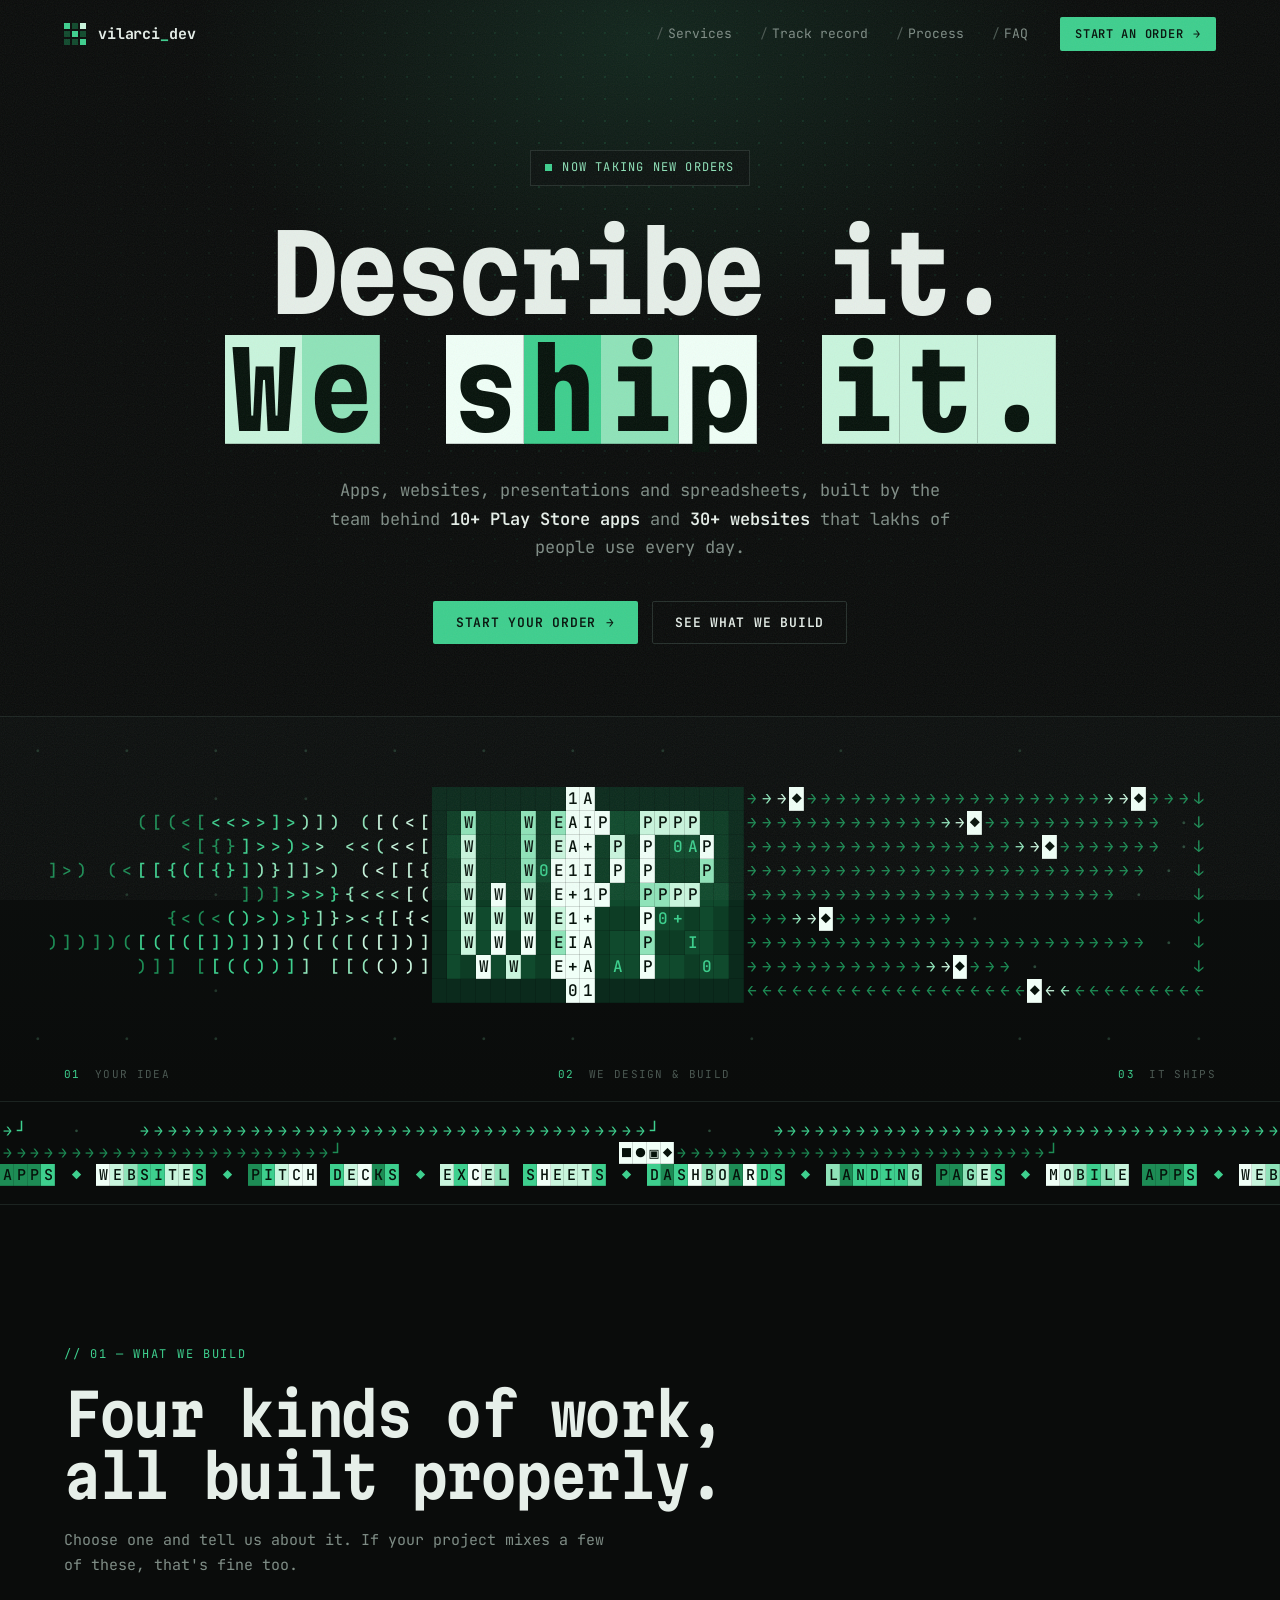
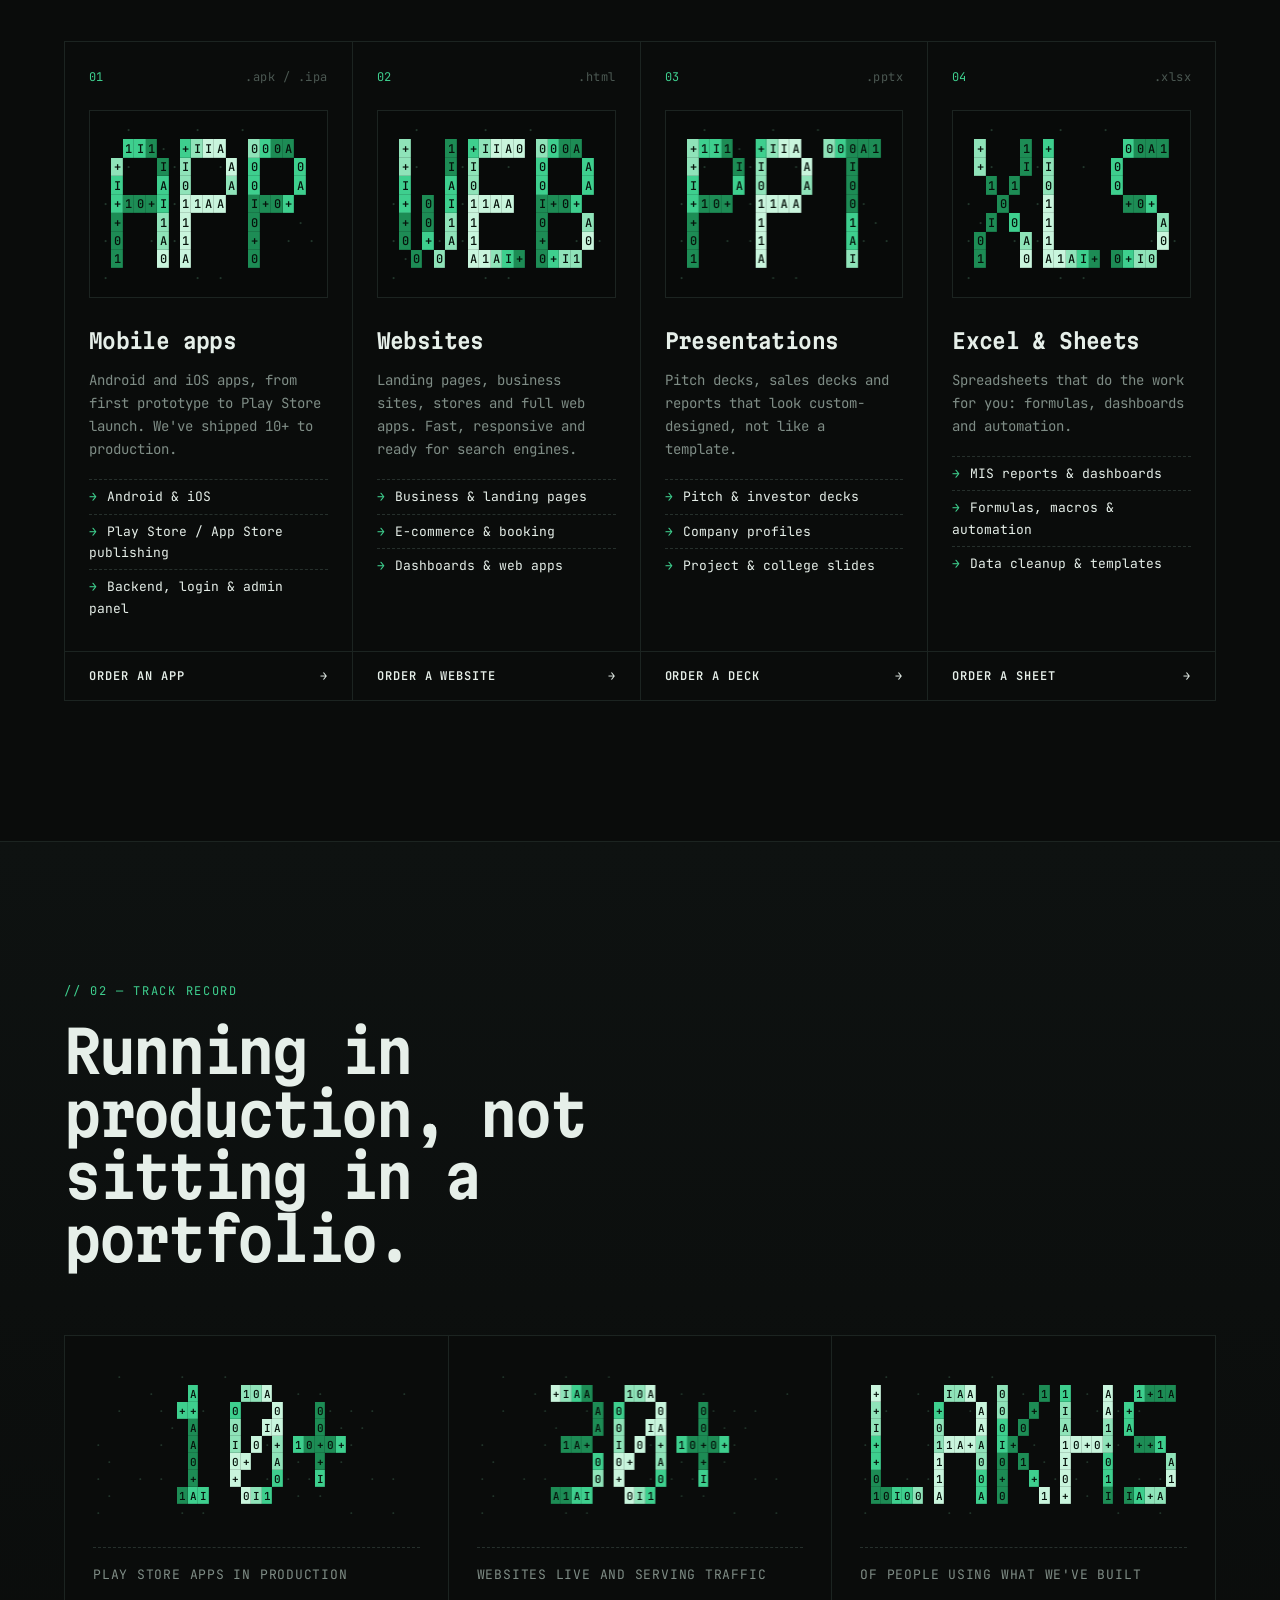
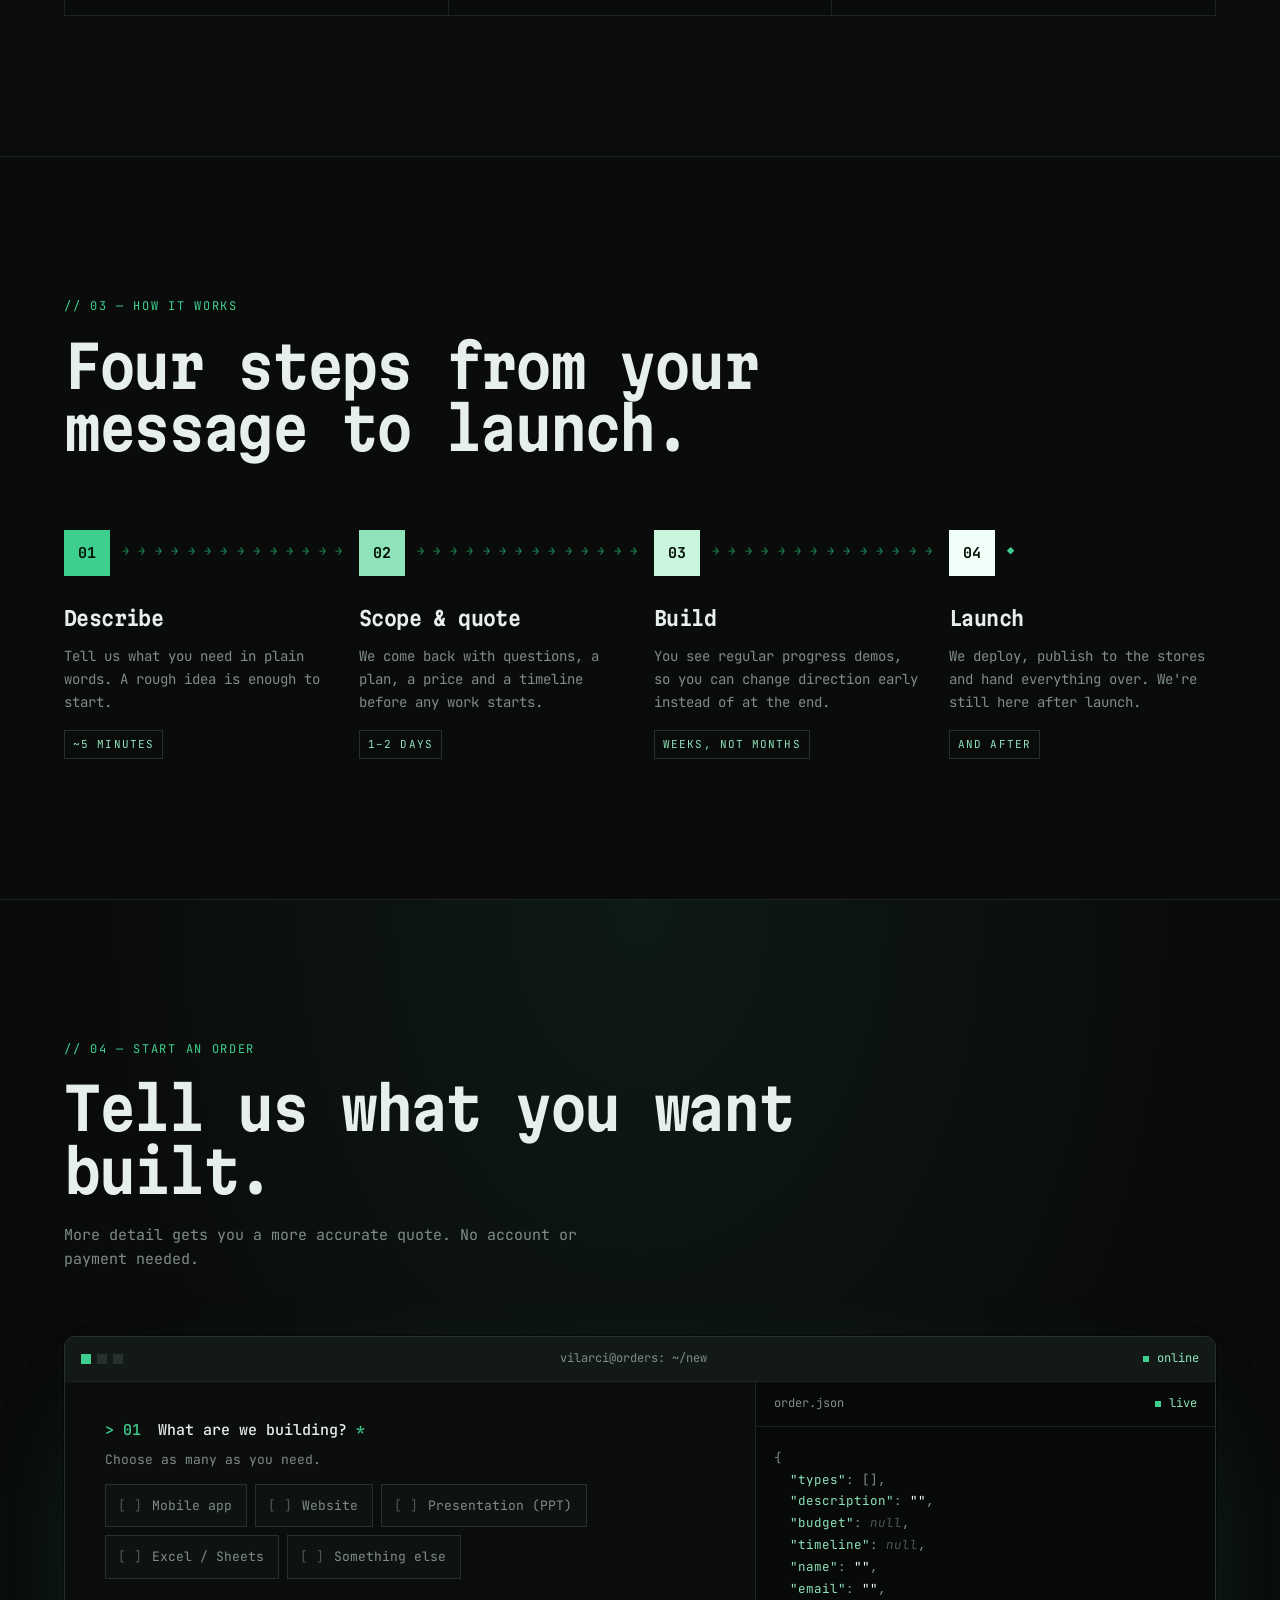
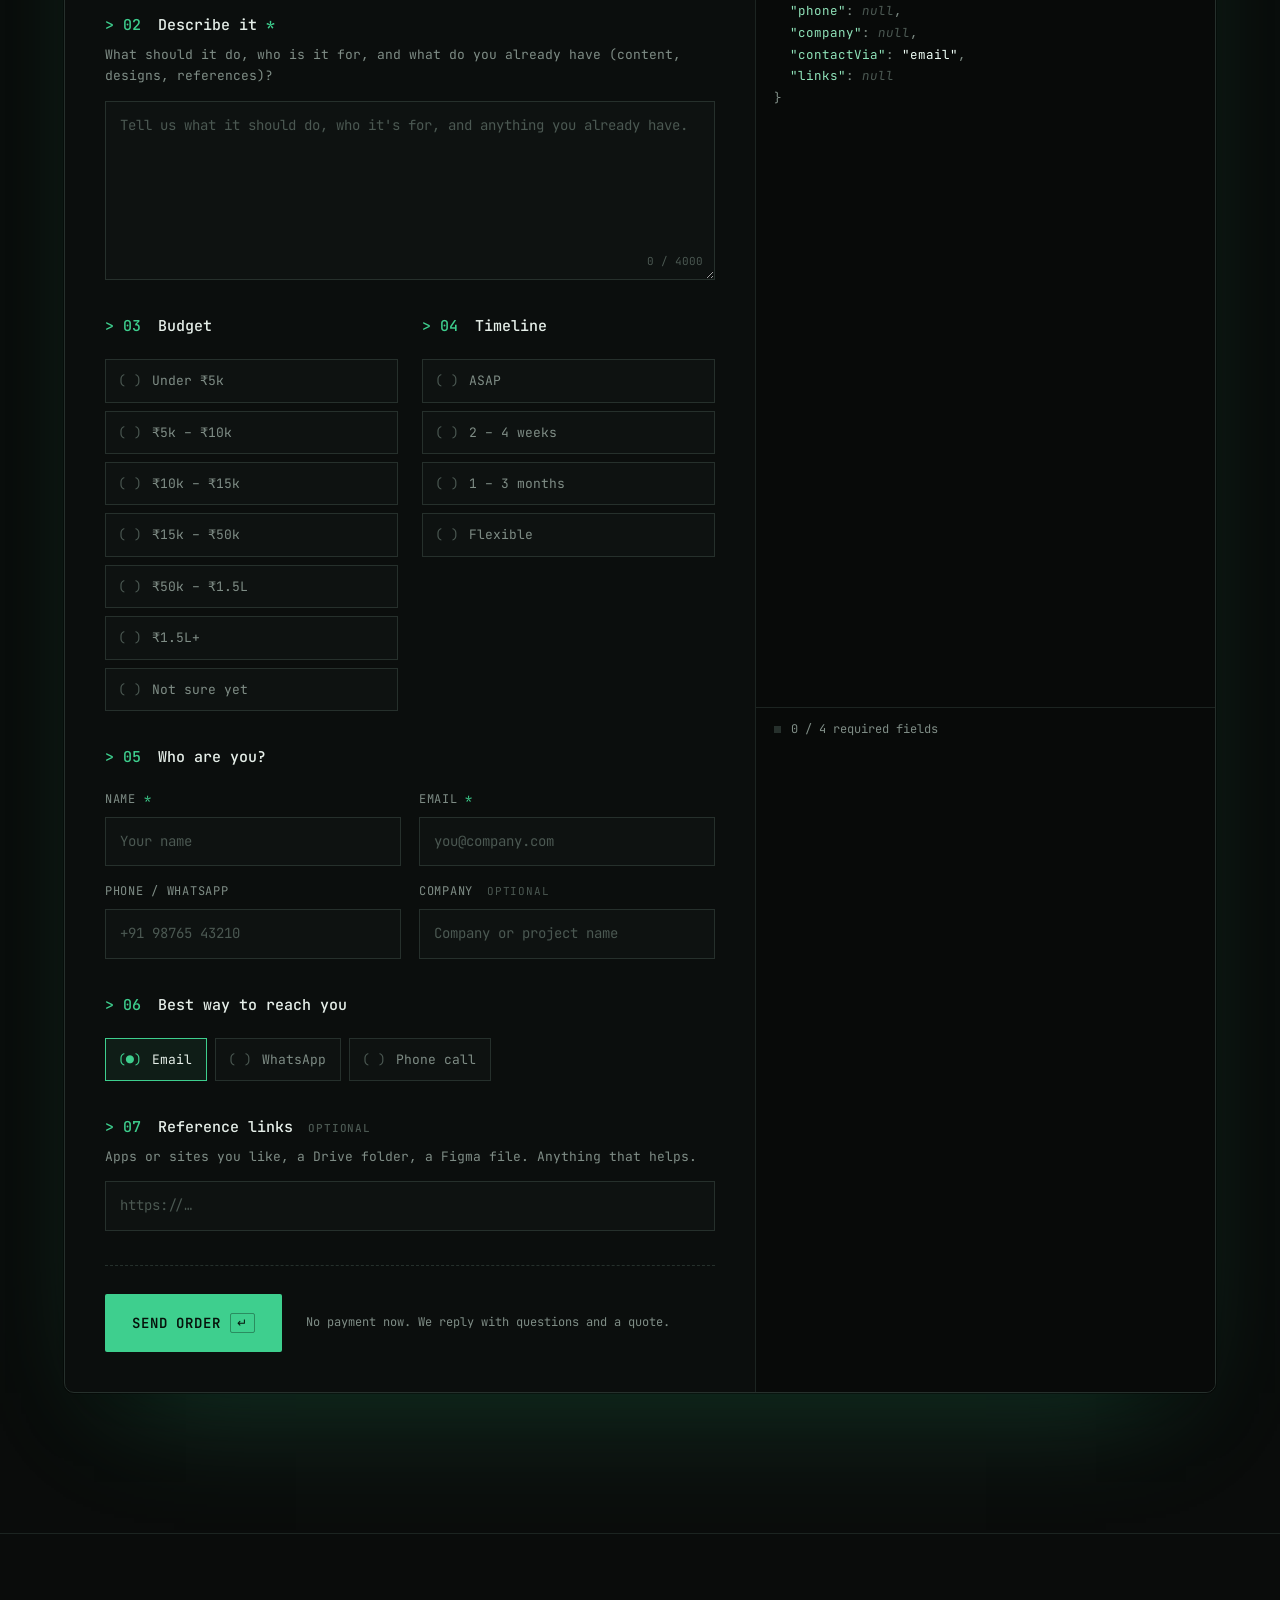
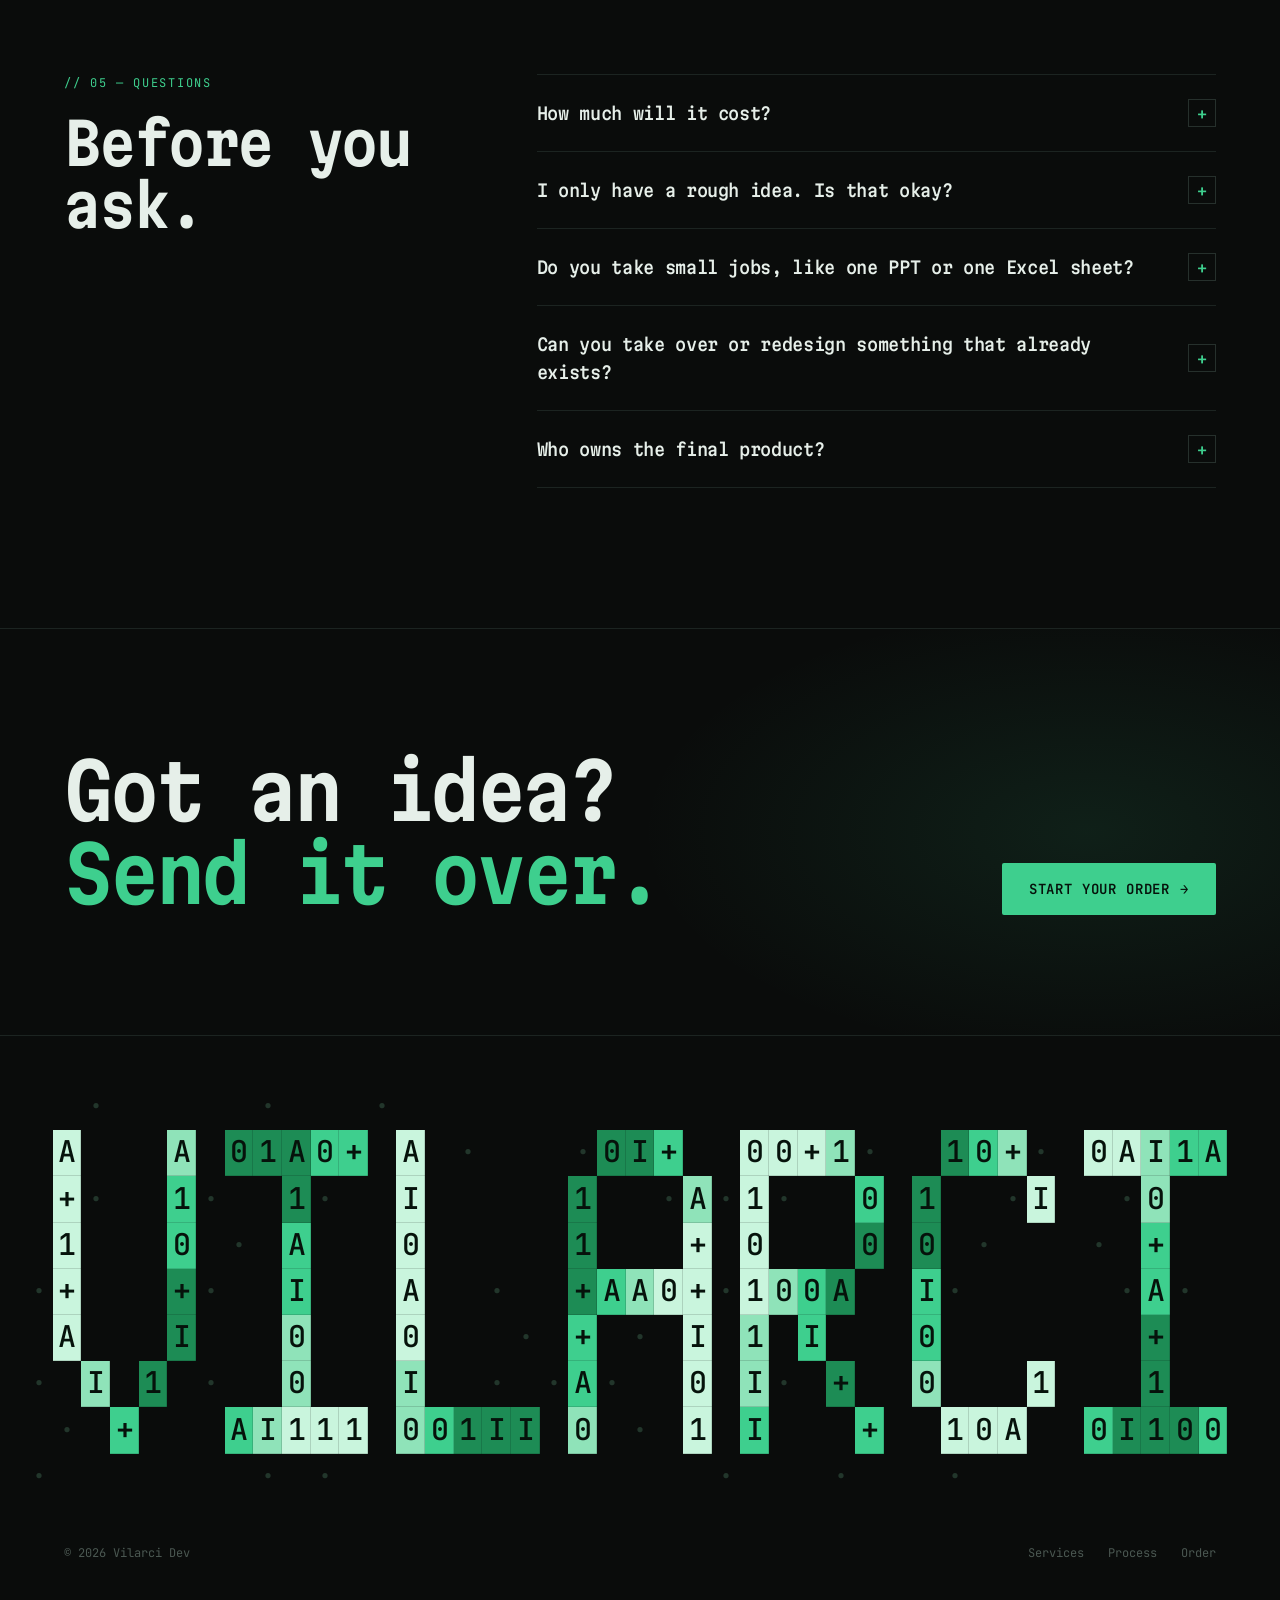
==== index.html @ 82922928 "Add order website frontend Static HTML/CSS/JS landing page where customers can order an app, website" ====
<!doctype html>
<html lang="en">
<head>
  <meta charset="utf-8" />
  <meta name="viewport" content="width=device-width, initial-scale=1" />
  <title>Vilarci Dev — Order an app, website, deck or spreadsheet</title>
  <meta name="description" content="Tell us what you want built. Mobile apps, websites, presentations and Excel sheets — from the team behind 10+ Play Store apps and 30+ websites used by lakhs of people." />
  <meta name="theme-color" content="#0a0c0b" />
  <link rel="icon" type="image/png" href="https://officialpic.vilarci.in/Icons/web-icon.png" />
  <link rel="apple-touch-icon" href="https://officialpic.vilarci.in/Icons/web-icon.png" />
  <link rel="preconnect" href="https://fonts.googleapis.com" />
  <link rel="preconnect" href="https://fonts.gstatic.com" crossorigin />
  <link href="https://fonts.googleapis.com/css2?family=JetBrains+Mono:wght@400;500;700&family=Martian+Mono:wdth,wght@75..112.5,300..800&display=swap" rel="stylesheet" />
  <link rel="stylesheet" href="css/styles.css" />
</head>
<body>

  <!-- ───────────── NAV ───────────── -->
  <header class="nav" id="nav">
    <div class="wrap nav-inner">
      <a href="#top" class="logo" aria-label="Vilarci Dev home">
        <span class="logo-mark" aria-hidden="true"><i></i><i></i><i></i><i></i><i></i><i></i><i></i><i></i><i></i></span>
        <span class="logo-word">vilarci<span>_</span>dev</span>
      </a>
      <nav class="nav-links" aria-label="Primary">
        <a href="#services">Services</a>
        <a href="#record">Track record</a>
        <a href="#process">Process</a>
        <a href="#faq">FAQ</a>
      </nav>
      <a href="#order" class="btn btn-primary btn-sm">Start an order <span class="arr">→</span></a>
    </div>
  </header>

  <main id="top">

    <!-- ───────────── HERO ───────────── -->
    <section class="hero">
      <div class="wrap hero-copy">
        <p class="eyebrow" data-reveal><span class="pulse" aria-hidden="true"></span>Now taking new orders</p>
        <h1 data-reveal>
          <span class="h1-line">Describe it.</span>
          <span class="h1-line"><span class="cells" data-cells aria-label="We ship it.">We ship it.</span></span>
        </h1>
        <p class="lede" data-reveal>
          Apps, websites, presentations and spreadsheets, built by the team behind
          <b>10+ Play Store apps</b> and <b>30+ websites</b> that lakhs of people use every day.
        </p>
        <div class="cta-row" data-reveal>
          <a href="#order" class="btn btn-primary">Start your order <span class="arr">→</span></a>
          <a href="#services" class="btn btn-ghost">See what we build</a>
        </div>
      </div>

      <div class="hero-art" data-reveal>
        <canvas data-scene="pipeline" data-rows="13" data-cell="24" data-cell-mobile="17" data-interactive aria-hidden="true"></canvas>
        <div class="wrap hero-legend" aria-hidden="true">
          <span><em>01</em> your idea</span>
          <span><em>02</em> we design &amp; build</span>
          <span><em>03</em> it ships</span>
        </div>
      </div>
    </section>

    <!-- ───────────── TICKER ───────────── -->
    <div class="ticker" aria-hidden="true">
      <canvas data-scene="ticker" data-rows="3" data-cell="22" data-text="MOBILE APPS · WEBSITES · PITCH DECKS · EXCEL SHEETS · DASHBOARDS · LANDING PAGES · "></canvas>
    </div>

    <!-- ───────────── SERVICES ───────────── -->
    <section class="section" id="services">
      <div class="wrap">
        <div class="section-head" data-reveal>
          <p class="kicker">// 01 — what we build</p>
          <h2>Four kinds of work, all built properly.</h2>
          <p class="section-sub">Choose one and tell us about it. If your project mixes a few of these, that's fine too.</p>
        </div>

        <div class="cards">
          <article class="card" data-glyph-hover data-reveal>
            <div class="card-top"><span class="idx">01</span><span class="tag">.apk / .ipa</span></div>
            <div class="card-art"><canvas data-scene="bitmap" data-text="APP" data-pad="1" data-max-cell="26" aria-hidden="true"></canvas></div>
            <h3>Mobile apps</h3>
            <p>Android and iOS apps, from first prototype to Play Store launch. We've shipped 10+ to production.</p>
            <ul>
              <li>Android &amp; iOS</li>
              <li>Play Store / App Store publishing</li>
              <li>Backend, login &amp; admin panel</li>
            </ul>
            <button class="card-cta" type="button" data-order="app">Order an app <span class="arr">→</span></button>
          </article>

          <article class="card" data-glyph-hover data-reveal>
            <div class="card-top"><span class="idx">02</span><span class="tag">.html</span></div>
            <div class="card-art"><canvas data-scene="bitmap" data-text="WEB" data-pad="1" data-max-cell="26" aria-hidden="true"></canvas></div>
            <h3>Websites</h3>
            <p>Landing pages, business sites, stores and full web apps. Fast, responsive and ready for search engines.</p>
            <ul>
              <li>Business &amp; landing pages</li>
              <li>E-commerce &amp; booking</li>
              <li>Dashboards &amp; web apps</li>
            </ul>
            <button class="card-cta" type="button" data-order="website">Order a website <span class="arr">→</span></button>
          </article>

          <article class="card" data-glyph-hover data-reveal>
            <div class="card-top"><span class="idx">03</span><span class="tag">.pptx</span></div>
            <div class="card-art"><canvas data-scene="bitmap" data-text="PPT" data-pad="1" data-max-cell="26" aria-hidden="true"></canvas></div>
            <h3>Presentations</h3>
            <p>Pitch decks, sales decks and reports that look custom-designed, not like a template.</p>
            <ul>
              <li>Pitch &amp; investor decks</li>
              <li>Company profiles</li>
              <li>Project &amp; college slides</li>
            </ul>
            <button class="card-cta" type="button" data-order="ppt">Order a deck <span class="arr">→</span></button>
          </article>

          <article class="card" data-glyph-hover data-reveal>
            <div class="card-top"><span class="idx">04</span><span class="tag">.xlsx</span></div>
            <div class="card-art"><canvas data-scene="bitmap" data-text="XLS" data-pad="1" data-max-cell="26" aria-hidden="true"></canvas></div>
            <h3>Excel &amp; Sheets</h3>
            <p>Spreadsheets that do the work for you: formulas, dashboards and automation.</p>
            <ul>
              <li>MIS reports &amp; dashboards</li>
              <li>Formulas, macros &amp; automation</li>
              <li>Data cleanup &amp; templates</li>
            </ul>
            <button class="card-cta" type="button" data-order="excel">Order a sheet <span class="arr">→</span></button>
          </article>
        </div>
      </div>
    </section>

    <!-- ───────────── TRACK RECORD ───────────── -->
    <section class="section section-record" id="record">
      <div class="wrap">
        <div class="section-head" data-reveal>
          <p class="kicker">// 02 — track record</p>
          <h2>Running in production, not sitting in a portfolio.</h2>
        </div>
        <div class="stats">
          <div class="stat" data-glyph-hover data-reveal>
            <canvas data-scene="bitmap" data-text="10+" data-pad="1" data-cols="31" data-max-cell="34" aria-hidden="true"></canvas>
            <p class="stat-num">10+</p>
            <p class="stat-label">Play Store apps in production</p>
          </div>
          <div class="stat" data-glyph-hover data-reveal>
            <canvas data-scene="bitmap" data-text="30+" data-pad="1" data-cols="31" data-max-cell="34" aria-hidden="true"></canvas>
            <p class="stat-num">30+</p>
            <p class="stat-label">Websites live and serving traffic</p>
          </div>
          <div class="stat" data-glyph-hover data-reveal>
            <canvas data-scene="bitmap" data-text="LAKHS" data-pad="1" data-cols="31" data-max-cell="34" aria-hidden="true"></canvas>
            <p class="stat-num">Lakhs</p>
            <p class="stat-label">of people using what we've built</p>
          </div>
        </div>
      </div>
    </section>

    <!-- ───────────── PROCESS ───────────── -->
    <section class="section" id="process">
      <div class="wrap">
        <div class="section-head" data-reveal>
          <p class="kicker">// 03 — how it works</p>
          <h2>Four steps from your message to launch.</h2>
        </div>
        <ol class="steps">
          <li class="step" data-reveal>
            <span class="step-n">01</span>
            <h3>Describe</h3>
            <p>Tell us what you need in plain words. A rough idea is enough to start.</p>
            <span class="step-time">~5 minutes</span>
          </li>
          <li class="step" data-reveal>
            <span class="step-n">02</span>
            <h3>Scope &amp; quote</h3>
            <p>We come back with questions, a plan, a price and a timeline before any work starts.</p>
            <span class="step-time">1–2 days</span>
          </li>
          <li class="step" data-reveal>
            <span class="step-n">03</span>
            <h3>Build</h3>
            <p>You see regular progress demos, so you can change direction early instead of at the end.</p>
            <span class="step-time">weeks, not months</span>
          </li>
          <li class="step" data-reveal>
            <span class="step-n">04</span>
            <h3>Launch</h3>
            <p>We deploy, publish to the stores and hand everything over. We're still here after launch.</p>
            <span class="step-time">and after</span>
          </li>
        </ol>
      </div>
    </section>

    <!-- ───────────── ORDER ───────────── -->
    <section class="section section-order" id="order">
      <div class="wrap">
        <div class="section-head" data-reveal>
          <p class="kicker">// 04 — start an order</p>
          <h2>Tell us what you want built.</h2>
          <p class="section-sub">More detail gets you a more accurate quote. No account or payment needed.</p>
        </div>

        <div class="term" data-reveal>
          <div class="term-bar">
            <span class="term-dots" aria-hidden="true"><i></i><i></i><i></i></span>
            <span class="term-title">vilarci@orders: ~/new</span>
            <span class="term-status"><span class="pulse" aria-hidden="true"></span>online</span>
          </div>

          <div class="term-body">
            <form class="order-form" id="order-form" novalidate>
              <fieldset class="q" data-field="types">
                <legend><span class="prompt">&gt; 01</span> What are we building? <span class="req">*</span></legend>
                <p class="hint">Choose as many as you need.</p>
                <div class="chips">
                  <label class="chip"><input type="checkbox" name="types" value="app" /><span class="box"></span>Mobile app</label>
                  <label class="chip"><input type="checkbox" name="types" value="website" /><span class="box"></span>Website</label>
                  <label class="chip"><input type="checkbox" name="types" value="ppt" /><span class="box"></span>Presentation (PPT)</label>
                  <label class="chip"><input type="checkbox" name="types" value="excel" /><span class="box"></span>Excel / Sheets</label>
                  <label class="chip"><input type="checkbox" name="types" value="other" /><span class="box"></span>Something else</label>
                </div>
                <p class="err" aria-live="polite"></p>
              </fieldset>

              <div class="q" data-field="description">
                <label for="f-desc"><span class="prompt">&gt; 02</span> Describe it <span class="req">*</span></label>
                <p class="hint">What should it do, who is it for, and what do you already have (content, designs, references)?</p>
                <div class="textarea-wrap">
                  <textarea id="f-desc" name="description" rows="7" maxlength="4000" placeholder="Tell us what it should do, who it's for, and anything you already have."></textarea>
                  <span class="count" id="desc-count">0 / 4000</span>
                </div>
                <p class="err" aria-live="polite"></p>
              </div>

              <div class="q-row">
                <fieldset class="q" data-field="budget">
                  <legend><span class="prompt">&gt; 03</span> Budget</legend>
                  <div class="chips chips-col">
                    <label class="chip radio"><input type="radio" name="budget" value="under-5k" /><span class="box"></span>Under ₹5k</label>
                    <label class="chip radio"><input type="radio" name="budget" value="5k-10k" /><span class="box"></span>₹5k – ₹10k</label>
                    <label class="chip radio"><input type="radio" name="budget" value="10k-15k" /><span class="box"></span>₹10k – ₹15k</label>
                    <label class="chip radio"><input type="radio" name="budget" value="15k-50k" /><span class="box"></span>₹15k – ₹50k</label>
                    <label class="chip radio"><input type="radio" name="budget" value="50k-1.5L" /><span class="box"></span>₹50k – ₹1.5L</label>
                    <label class="chip radio"><input type="radio" name="budget" value="1.5L+" /><span class="box"></span>₹1.5L+</label>
                    <label class="chip radio"><input type="radio" name="budget" value="not-sure" /><span class="box"></span>Not sure yet</label>
                  </div>
                </fieldset>

                <fieldset class="q" data-field="timeline">
                  <legend><span class="prompt">&gt; 04</span> Timeline</legend>
                  <div class="chips chips-col">
                    <label class="chip radio"><input type="radio" name="timeline" value="asap" /><span class="box"></span>ASAP</label>
                    <label class="chip radio"><input type="radio" name="timeline" value="2-4-weeks" /><span class="box"></span>2 – 4 weeks</label>
                    <label class="chip radio"><input type="radio" name="timeline" value="1-3-months" /><span class="box"></span>1 – 3 months</label>
                    <label class="chip radio"><input type="radio" name="timeline" value="flexible" /><span class="box"></span>Flexible</label>
                  </div>
                </fieldset>
              </div>

              <fieldset class="q">
                <legend><span class="prompt">&gt; 05</span> Who are you?</legend>
                <div class="grid-2">
                  <div class="field" data-field="name">
                    <label for="f-name">Name <span class="req">*</span></label>
                    <input id="f-name" name="name" type="text" autocomplete="name" placeholder="Your name" />
                    <p class="err" aria-live="polite"></p>
                  </div>
                  <div class="field" data-field="email">
                    <label for="f-email">Email <span class="req">*</span></label>
                    <input id="f-email" name="email" type="email" autocomplete="email" placeholder="you@company.com" />
                    <p class="err" aria-live="polite"></p>
                  </div>
                  <div class="field" data-field="phone">
                    <label for="f-phone">Phone / WhatsApp</label>
                    <input id="f-phone" name="phone" type="tel" autocomplete="tel" placeholder="+91 98765 43210" />
                    <p class="err" aria-live="polite"></p>
                  </div>
                  <div class="field">
                    <label for="f-company">Company <span class="opt">optional</span></label>
                    <input id="f-company" name="company" type="text" autocomplete="organization" placeholder="Company or project name" />
                  </div>
                </div>
              </fieldset>

              <fieldset class="q" data-field="contactVia">
                <legend><span class="prompt">&gt; 06</span> Best way to reach you</legend>
                <div class="chips">
                  <label class="chip radio"><input type="radio" name="contactVia" value="email" checked /><span class="box"></span>Email</label>
                  <label class="chip radio"><input type="radio" name="contactVia" value="whatsapp" /><span class="box"></span>WhatsApp</label>
                  <label class="chip radio"><input type="radio" name="contactVia" value="call" /><span class="box"></span>Phone call</label>
                </div>
                <p class="err" aria-live="polite"></p>
              </fieldset>

              <div class="q">
                <label for="f-links"><span class="prompt">&gt; 07</span> Reference links <span class="opt">optional</span></label>
                <p class="hint">Apps or sites you like, a Drive folder, a Figma file. Anything that helps.</p>
                <input id="f-links" name="links" type="text" placeholder="https://…" />
              </div>

              <div class="submit-row">
                <button type="submit" class="btn btn-primary btn-lg" id="submit-btn">
                  <span class="btn-label">Send order</span> <kbd>↵</kbd>
                </button>
                <p class="submit-note">No payment now. We reply with questions and a quote.</p>
              </div>
              <p class="form-err" id="form-err" role="alert"></p>
            </form>

            <aside class="preview" aria-label="Live order preview">
              <div class="preview-head">
                <span>order.json</span>
                <span class="preview-live"><span class="pulse" aria-hidden="true"></span>live</span>
              </div>
              <pre class="json" id="json-preview"></pre>
              <div class="preview-foot">
                <span class="ok-dot"></span><span id="preview-progress">0 / 4 required fields</span>
              </div>
            </aside>

            <div class="term-done" id="term-done" hidden>
              <pre class="log" id="term-log" aria-live="polite"></pre>
              <div class="done-card" id="done-card" hidden>
                <canvas data-scene="bitmap" data-text="SENT!" data-pad="1" data-max-cell="30" aria-hidden="true"></canvas>
                <h3>Order received.</h3>
                <p>Your order ID is <code id="done-id">—</code>. We'll read your brief and get back to you with questions and a quote.</p>
                <button type="button" class="btn btn-ghost" id="new-order">Start another order</button>
              </div>
            </div>
          </div>
        </div>
      </div>
    </section>

    <!-- ───────────── FAQ ───────────── -->
    <section class="section" id="faq">
      <div class="wrap faq-wrap">
        <div class="section-head" data-reveal>
          <p class="kicker">// 05 — questions</p>
          <h2>Before you ask.</h2>
        </div>
        <div class="faq" data-reveal>
          <details>
            <summary>How much will it cost?</summary>
            <p>It depends on the scope. Choose a rough budget in the form and we'll suggest what fits. You'll get a clear quote before any work starts.</p>
          </details>
          <details>
            <summary>I only have a rough idea. Is that okay?</summary>
            <p>Yes. Most projects start as a few sentences, and we'll ask the right questions to fill in the rest.</p>
          </details>
          <details>
            <summary>Do you take small jobs, like one PPT or one Excel sheet?</summary>
            <p>Yes. A single deck or spreadsheet gets the same care as a full app.</p>
          </details>
          <details>
            <summary>Can you take over or redesign something that already exists?</summary>
            <p>Yes. Send us a link to your current app, site or file in the form and tell us what isn't working.</p>
          </details>
          <details>
            <summary>Who owns the final product?</summary>
            <p>You do. Source files, code and accounts are handed over to you at the end of the project.</p>
          </details>
        </div>
      </div>
    </section>

    <!-- ───────────── FINAL CTA ───────────── -->
    <section class="final">
      <div class="wrap final-inner" data-reveal>
        <h2>Got an idea? <br /><span class="dim">Send it over.</span></h2>
        <a href="#order" class="btn btn-primary btn-lg">Start your order <span class="arr">→</span></a>
      </div>
    </section>
  </main>

  <!-- ───────────── FOOTER ───────────── -->
  <footer class="footer">
    <div class="footer-art" data-glyph-hover>
      <canvas data-scene="bitmap" data-text="VILARCI" data-pad="1" data-max-cell="64" aria-hidden="true"></canvas>
    </div>
    <div class="wrap footer-row">
      <span>© <span id="year">2026</span> Vilarci Dev</span>
      <span class="footer-links">
        <a href="#services">Services</a>
        <a href="#process">Process</a>
        <a href="#order">Order</a>
      </span>
    </div>
  </footer>

  <script src="js/glyph.js"></script>
  <script src="js/orders.js"></script>
  <script src="js/app.js"></script>
</body>
</html>
---- css/styles.css ----
/* ──────────────────────────────────────────────────────────────
   Vilarci Dev — order site
   Terminal / glyph-grid aesthetic: near-black, one green family.
   ────────────────────────────────────────────────────────────── */

:root {
  --bg: #0a0c0b;
  --bg-2: #0e1211;
  --bg-3: #131917;
  --line: #1c2421;
  --line-2: #26302c;
  --text: #e6efe9;
  --muted: #7f8d86;
  --faint: #4b5852;

  --g0: #0b2a1c;
  --g1: #104a2d;
  --g2: #1d8c55;
  --g3: #3ecf8e;
  --g4: #8fe3b9;
  --g5: #c9f5dd;
  --white: #f0fff7;
  --ink: #06120b;
  --red: #ff6b6b;

  --display: 'Martian Mono', 'JetBrains Mono', ui-monospace, monospace;
  --mono: 'JetBrains Mono', ui-monospace, SFMono-Regular, Menlo, monospace;

  --wrap: 1200px;
  --gutter: 24px;
  --ease: cubic-bezier(.2, .7, .1, 1);
}

*, *::before, *::after { box-sizing: border-box; }

html {
  scroll-behavior: smooth;
  scroll-padding-top: 72px;
  -webkit-text-size-adjust: 100%;
}
@media (prefers-reduced-motion: reduce) {
  html { scroll-behavior: auto; }
}

body {
  margin: 0;
  background: var(--bg);
  color: var(--text);
  font: 400 15px/1.65 var(--mono);
  -webkit-font-smoothing: antialiased;
  overflow-x: hidden;
}

/* film grain + faint scanlines over everything */
body::after {
  content: '';
  position: fixed;
  inset: 0;
  pointer-events: none;
  z-index: 100;
  opacity: .07;
  background-image:
    url("data:image/svg+xml,%3Csvg xmlns='http://www.w3.org/2000/svg' width='160' height='160'%3E%3Cfilter id='n'%3E%3CfeTurbulence type='fractalNoise' baseFrequency='.9' numOctaves='2' stitchTiles='stitch'/%3E%3C/filter%3E%3Crect width='100%25' height='100%25' filter='url(%23n)'/%3E%3C/svg%3E"),
    repeating-linear-gradient(0deg, rgba(255,255,255,.04) 0 1px, transparent 1px 3px);
}

::selection { background: var(--g3); color: var(--ink); }

a { color: inherit; text-decoration: none; }
b { color: var(--text); font-weight: 600; }
canvas { display: block; width: 100%; }
[hidden] { display: none !important; }

:focus-visible {
  outline: 2px solid var(--g3);
  outline-offset: 3px;
}

.wrap {
  width: 100%;
  max-width: var(--wrap);
  margin: 0 auto;
  padding: 0 var(--gutter);
}

/* ───────────── shared bits ───────────── */

.pulse {
  display: inline-block;
  width: 7px;
  height: 7px;
  background: var(--g3);
  box-shadow: 0 0 0 0 rgba(62, 207, 142, .6);
  animation: pulse 2s infinite;
}
@keyframes pulse {
  0%   { box-shadow: 0 0 0 0 rgba(62, 207, 142, .55); }
  70%  { box-shadow: 0 0 0 8px rgba(62, 207, 142, 0); }
  100% { box-shadow: 0 0 0 0 rgba(62, 207, 142, 0); }
}

.btn {
  --shadow: var(--g1);
  position: relative;
  display: inline-flex;
  align-items: center;
  gap: 10px;
  padding: 14px 22px;
  border: 1px solid transparent;
  border-radius: 2px;
  font: 600 13px/1 var(--mono);
  letter-spacing: .06em;
  text-transform: uppercase;
  cursor: pointer;
  transition: transform .18s var(--ease), box-shadow .18s var(--ease), background .18s, color .18s, border-color .18s;
}
.btn .arr { transition: transform .2s var(--ease); }
.btn:hover .arr { transform: translateX(4px); }

.btn-primary {
  background: var(--g3);
  color: var(--ink);
}
.btn-primary:hover {
  background: var(--g4);
  transform: translate(-3px, -3px);
  box-shadow: 3px 3px 0 var(--g2), 6px 6px 0 var(--g1);
}
.btn-primary:active { transform: translate(0, 0); box-shadow: none; }
.btn-primary:disabled { opacity: .6; cursor: progress; transform: none; box-shadow: none; }

.btn-ghost {
  background: transparent;
  color: var(--text);
  border-color: var(--line-2);
}
.btn-ghost:hover { border-color: var(--g3); color: var(--g3); }

.btn-sm { padding: 10px 14px; font-size: 12px; }
.btn-lg { padding: 18px 26px; font-size: 14px; }

kbd {
  font: 500 12px/1 var(--mono);
  padding: 3px 6px;
  border: 1px solid rgba(6, 18, 11, .35);
  border-radius: 2px;
}

/* reveal on scroll */
[data-reveal] {
  opacity: 0;
  transform: translateY(18px);
  transition: opacity .8s var(--ease) var(--d, 0ms), transform .8s var(--ease) var(--d, 0ms);
}
[data-reveal].in { opacity: 1; transform: none; }
@media (prefers-reduced-motion: reduce) {
  [data-reveal] { opacity: 1; transform: none; transition: none; }
}

/* ───────────── nav ───────────── */

.nav {
  position: fixed;
  top: 0;
  left: 0;
  right: 0;
  z-index: 50;
  border-bottom: 1px solid transparent;
  transition: background .3s, border-color .3s, backdrop-filter .3s;
}
.nav.scrolled {
  background: rgba(10, 12, 11, .72);
  backdrop-filter: blur(14px) saturate(140%);
  -webkit-backdrop-filter: blur(14px) saturate(140%);
  border-bottom-color: var(--line);
}
.nav-inner {
  height: 68px;
  display: flex;
  align-items: center;
  gap: 32px;
}

.logo { display: inline-flex; align-items: center; gap: 12px; margin-right: auto; }
.logo-mark {
  display: grid;
  grid-template-columns: repeat(3, 6px);
  gap: 2px;
}
.logo-mark i { width: 6px; height: 6px; background: var(--g1); }
.logo-mark i:nth-child(1), .logo-mark i:nth-child(5), .logo-mark i:nth-child(9) { background: var(--g3); }
.logo-mark i:nth-child(3) { background: var(--g5); animation: blink 2.4s steps(1) infinite; }
.logo-mark i:nth-child(7) { animation: blink 2.4s steps(1) infinite 1.2s; }
@keyframes blink { 50% { background: var(--g3); } }
.logo-word { font: 700 15px/1 var(--mono); letter-spacing: -.01em; }
.logo-word span { color: var(--g3); animation: caret 1.1s steps(1) infinite; }
@keyframes caret { 50% { opacity: 0; } }

.nav-links { display: flex; gap: 28px; }
.nav-links a {
  font-size: 13px;
  color: var(--muted);
  transition: color .2s;
}
.nav-links a::before { content: '/'; color: var(--faint); margin-right: 4px; transition: color .2s; }
.nav-links a:hover { color: var(--text); }
.nav-links a:hover::before { color: var(--g3); }

/* ───────────── hero ───────────── */

.hero {
  position: relative;
  padding: 150px 0 0;
  overflow: hidden;
}
.hero::before {
  /* dot-matrix backdrop fading out from the top */
  content: '';
  position: absolute;
  inset: 0;
  background-image: radial-gradient(rgba(62, 207, 142, .16) 1px, transparent 1.4px);
  background-size: 22px 22px;
  mask-image: radial-gradient(ellipse 70% 60% at 50% 20%, #000 0%, transparent 75%);
  -webkit-mask-image: radial-gradient(ellipse 70% 60% at 50% 20%, #000 0%, transparent 75%);
  pointer-events: none;
}
.hero::after {
  content: '';
  position: absolute;
  left: 50%;
  top: -260px;
  width: 900px;
  height: 600px;
  transform: translateX(-50%);
  background: radial-gradient(closest-side, rgba(62, 207, 142, .13), transparent);
  pointer-events: none;
}

.hero-copy {
  position: relative;
  z-index: 1;
  text-align: center;
  display: flex;
  flex-direction: column;
  align-items: center;
}

.eyebrow {
  display: inline-flex;
  align-items: center;
  gap: 10px;
  margin: 0 0 32px;
  padding: 7px 14px;
  border: 1px solid var(--line-2);
  background: rgba(14, 18, 17, .7);
  font-size: 12px;
  letter-spacing: .1em;
  text-transform: uppercase;
  color: var(--g4);
}

h1 {
  margin: 0;
  font-family: var(--display);
  font-size: clamp(40px, 8.2vw, 112px);
  font-weight: 700;
  font-stretch: 82%;
  line-height: 1.04;
  letter-spacing: -.045em;
}
.h1-line { display: block; }

/* headline letters set in shaded cells */
.cells {
  display: inline-block;
  margin-top: .08em;
  letter-spacing: 0;
}
.cell-word { display: inline-flex; white-space: nowrap; }
.cell {
  display: inline-block;
  min-width: .74em;
  padding: 0 .04em;
  text-align: center;
  background-color: var(--shade, var(--g3));
  color: var(--ink);
  box-shadow: inset -1px -1px 0 rgba(0, 0, 0, .18);
  animation: cell-in .6s var(--ease) both;
  animation-delay: calc(400ms + var(--i) * 55ms);
  cursor: default;
  transition: background-color .25s;
}
.cell:hover { background-color: var(--white); }
@keyframes cell-in {
  0%   { background-color: var(--g0); color: var(--g3); transform: scaleY(.2); }
  60%  { background-color: var(--g3); color: var(--ink); transform: scaleY(1); }
}
@media (prefers-reduced-motion: reduce) {
  .cell { animation: none; }
}

.lede {
  max-width: 620px;
  margin: 32px 0 0;
  font-size: clamp(15px, 1.4vw, 17px);
  color: var(--muted);
}

.cta-row {
  display: flex;
  flex-wrap: wrap;
  justify-content: center;
  gap: 14px;
  margin-top: 40px;
}

.hero-art {
  position: relative;
  margin-top: 72px;
  border-top: 1px solid var(--line);
  border-bottom: 1px solid var(--line);
  padding: 22px 0 0;
  background: linear-gradient(180deg, rgba(14, 18, 17, .6), rgba(10, 12, 11, 0));
}
.hero-art canvas { cursor: crosshair; }
.hero-legend {
  display: flex;
  justify-content: space-between;
  gap: 12px;
  padding-top: 14px;
  padding-bottom: 18px;
  font-size: 11px;
  letter-spacing: .12em;
  text-transform: uppercase;
  color: var(--faint);
}
.hero-legend em { font-style: normal; color: var(--g3); margin-right: 6px; }

/* ───────────── ticker ───────────── */

.ticker {
  border-bottom: 1px solid var(--line);
  padding: 18px 0;
  overflow: hidden;
}

/* ───────────── sections ───────────── */

.section { padding: 140px 0; position: relative; }
.section + .section { border-top: 1px solid var(--line); }

.section-head { max-width: 760px; margin-bottom: 64px; }
.kicker {
  margin: 0 0 18px;
  font-size: 12px;
  letter-spacing: .14em;
  text-transform: uppercase;
  color: var(--g3);
}
h2 {
  margin: 0;
  font-family: var(--display);
  font-size: clamp(30px, 4.6vw, 58px);
  font-weight: 600;
  font-stretch: 85%;
  line-height: 1.08;
  letter-spacing: -.04em;
}
.section-sub { margin: 20px 0 0; color: var(--muted); max-width: 560px; }

/* ───────────── service cards ───────────── */

.cards {
  display: grid;
  grid-template-columns: repeat(4, 1fr);
  gap: 1px;
  background: var(--line);
  border: 1px solid var(--line);
}
.card {
  position: relative;
  display: flex;
  flex-direction: column;
  padding: 26px 24px 0;
  background: var(--bg);
  transition: background .3s;
}
.card::before, .card::after {
  /* corner brackets on hover */
  content: '';
  position: absolute;
  width: 14px;
  height: 14px;
  border: 0 solid var(--g3);
  opacity: 0;
  transition: opacity .25s, transform .25s var(--ease);
}
.card::before { top: 10px; left: 10px; border-top-width: 2px; border-left-width: 2px; transform: translate(4px, 4px); }
.card::after { top: 10px; right: 10px; border-top-width: 2px; border-right-width: 2px; transform: translate(-4px, 4px); }
.card:hover { background: var(--bg-2); }
.card:hover::before, .card:hover::after { opacity: 1; transform: none; }

.card-top {
  display: flex;
  justify-content: space-between;
  font-size: 12px;
  color: var(--faint);
}
.card-top .idx { color: var(--g3); }
.card-top .tag { letter-spacing: .04em; }

.card-art {
  margin: 22px 0 26px;
  padding: 10px;
  border: 1px solid var(--line);
  background: #080a09;
}

.card h3 {
  margin: 0 0 10px;
  font-family: var(--display);
  font-size: 21px;
  font-weight: 600;
  font-stretch: 88%;
  letter-spacing: -.03em;
}
.card p { margin: 0 0 18px; color: var(--muted); font-size: 14px; }
.card ul {
  list-style: none;
  margin: 0 0 26px;
  padding: 0;
  font-size: 13px;
}
.card li { padding: 6px 0; border-top: 1px dashed var(--line-2); color: var(--text); }
.card li::before { content: '→'; color: var(--g3); margin-right: 10px; }

.card-cta {
  margin: auto -24px 0;
  padding: 18px 24px;
  display: flex;
  justify-content: space-between;
  align-items: center;
  border: 0;
  border-top: 1px solid var(--line);
  background: transparent;
  color: var(--text);
  font: 600 12px/1 var(--mono);
  letter-spacing: .08em;
  text-transform: uppercase;
  text-align: left;
  cursor: pointer;
  transition: background .2s, color .2s;
}
.card-cta .arr { transition: transform .2s var(--ease); }
.card-cta:hover { background: var(--g3); color: var(--ink); }
.card-cta:hover .arr { transform: translateX(4px); }

/* ───────────── track record ───────────── */

.section-record { background: linear-gradient(180deg, var(--bg-2), var(--bg)); }
.stats {
  display: grid;
  grid-template-columns: repeat(3, 1fr);
  gap: 1px;
  background: var(--line);
  border: 1px solid var(--line);
}
.stat {
  padding: 32px 28px 30px;
  background: var(--bg);
}
.stat canvas { margin-bottom: 26px; }
.stat-num {
  /* readable copy of the bitmap figure for screen readers and search engines */
  position: absolute;
  width: 1px;
  height: 1px;
  overflow: hidden;
  clip: rect(0 0 0 0);
  white-space: nowrap;
}
.stat-label {
  margin: 0;
  padding-top: 16px;
  border-top: 1px dashed var(--line-2);
  font-size: 13px;
  letter-spacing: .06em;
  text-transform: uppercase;
  color: var(--muted);
}

/* ───────────── process ───────────── */

.steps {
  list-style: none;
  margin: 0;
  padding: 0;
  display: grid;
  grid-template-columns: repeat(4, 1fr);
  gap: 28px;
}
.step { position: relative; padding-top: 6px; }
.step-n {
  position: relative;
  z-index: 1;
  display: inline-grid;
  place-items: center;
  width: 46px;
  height: 46px;
  background: var(--g3);
  color: var(--ink);
  font: 700 15px/1 var(--mono);
}
.step:nth-child(2) .step-n { background: var(--g4); }
.step:nth-child(3) .step-n { background: var(--g5); }
.step:nth-child(4) .step-n { background: var(--white); }
.step::after {
  /* arrow track to the next step */
  content: '→ → → → → → → → → → → → → → → → → → → → →';
  position: absolute;
  top: 18px;
  left: 58px;
  right: -16px;
  overflow: hidden;
  white-space: nowrap;
  font-size: 12px;
  color: var(--g2);
  letter-spacing: .1em;
}
.step:last-child::after { content: '◆'; color: var(--g3); }
.step h3 {
  margin: 26px 0 10px;
  font-family: var(--display);
  font-size: 20px;
  font-weight: 600;
  font-stretch: 88%;
  letter-spacing: -.03em;
}
.step p { margin: 0 0 16px; color: var(--muted); font-size: 14px; }
.step-time {
  display: inline-block;
  padding: 4px 8px;
  border: 1px solid var(--line-2);
  font-size: 11px;
  letter-spacing: .1em;
  text-transform: uppercase;
  color: var(--g4);
}

/* ───────────── order terminal ───────────── */

.section-order { background: radial-gradient(ellipse 60% 50% at 50% 0%, rgba(62, 207, 142, .07), transparent 70%); }

.term {
  border: 1px solid var(--line-2);
  border-radius: 10px;
  background: #0b0e0d;
  box-shadow:
    0 0 0 1px rgba(0, 0, 0, .4),
    0 50px 120px -50px rgba(62, 207, 142, .28),
    0 30px 60px -30px rgba(0, 0, 0, .8);
  overflow: hidden;
}
.term-bar {
  display: flex;
  align-items: center;
  gap: 16px;
  padding: 12px 16px;
  border-bottom: 1px solid var(--line);
  background: var(--bg-3);
  font-size: 12px;
  color: var(--muted);
}
.term-dots { display: inline-flex; gap: 6px; }
.term-dots i { width: 10px; height: 10px; background: var(--line-2); }
.term-dots i:first-child { background: var(--g3); }
.term-title { flex: 1; text-align: center; }
.term-status { display: inline-flex; align-items: center; gap: 8px; color: var(--g4); }
.term-status .pulse { width: 6px; height: 6px; }

.term-body {
  display: grid;
  grid-template-columns: minmax(0, 1.5fr) minmax(0, 1fr);
  min-height: 560px;
}
.term-body.is-sending { display: block; }
.term-body.is-sending .order-form,
.term-body.is-sending .preview { display: none; }

.order-form { padding: 36px 40px 40px; }

.q {
  margin: 0 0 34px;
  padding: 0;
  border: 0;
  min-width: 0;
}
.q legend, .q > label {
  display: block;
  padding: 0;
  margin-bottom: 6px;
  font-size: 15px;
  font-weight: 500;
  color: var(--text);
}
.prompt { color: var(--g3); margin-right: 8px; }
.req { color: var(--g3); }
.opt {
  margin-left: 6px;
  font-size: 11px;
  letter-spacing: .08em;
  text-transform: uppercase;
  color: var(--faint);
}
.hint { margin: 0 0 14px; font-size: 13px; color: var(--muted); }
.q legend + .chips, .q legend + .grid-2 { margin-top: 14px; }

.q-row {
  display: grid;
  grid-template-columns: 1fr 1fr;
  gap: 24px;
}

/* chips: real checkboxes / radios, styled as [■] and (●) */
.chips { display: flex; flex-wrap: wrap; gap: 8px; }
.chips-col { flex-direction: column; align-items: flex-start; }
.chip {
  position: relative;
  display: inline-flex;
  align-items: center;
  gap: 10px;
  padding: 10px 14px 10px 12px;
  border: 1px solid var(--line-2);
  background: var(--bg-2);
  font-size: 13px;
  color: var(--muted);
  cursor: pointer;
  user-select: none;
  transition: border-color .15s, color .15s, background .15s;
}
.chips-col .chip { width: 100%; }
.chip input {
  position: absolute;
  opacity: 0;
  width: 1px;
  height: 1px;
  pointer-events: none;
}
.chip .box::before { content: '[ ]'; color: var(--faint); white-space: pre; }
.chip.radio .box::before { content: '( )'; }
.chip:hover { border-color: var(--g2); color: var(--text); }
.chip:has(input:checked) {
  border-color: var(--g3);
  background: rgba(62, 207, 142, .08);
  color: var(--text);
}
.chip input:checked + .box::before { content: '[■]'; color: var(--g3); }
.chip.radio input:checked + .box::before { content: '(●)'; }
.chip:has(input:focus-visible) { outline: 2px solid var(--g3); outline-offset: 2px; }
.chip.flash { animation: flash .9s var(--ease); }
@keyframes flash {
  0%, 40% { background: var(--g3); color: var(--ink); }
}

input[type='text'], input[type='email'], input[type='tel'], textarea {
  width: 100%;
  padding: 13px 14px;
  border: 1px solid var(--line-2);
  border-radius: 0;
  background: var(--bg-2);
  color: var(--text);
  font: 400 14px/1.55 var(--mono);
  caret-color: var(--g3);
  transition: border-color .15s, box-shadow .15s, background .15s;
}
input::placeholder, textarea::placeholder { color: var(--faint); }
input:focus, textarea:focus {
  outline: none;
  border-color: var(--g3);
  background: #0b0f0d;
  box-shadow: 0 0 0 3px rgba(62, 207, 142, .14);
}
textarea { resize: vertical; min-height: 170px; display: block; }

.textarea-wrap { position: relative; }
.count {
  position: absolute;
  right: 12px;
  bottom: 10px;
  font-size: 11px;
  color: var(--faint);
  pointer-events: none;
}

.grid-2 {
  display: grid;
  grid-template-columns: 1fr 1fr;
  gap: 16px 18px;
}
.field label {
  display: block;
  margin-bottom: 7px;
  font-size: 12px;
  letter-spacing: .06em;
  text-transform: uppercase;
  color: var(--muted);
}

.err {
  margin: 8px 0 0;
  font-size: 12px;
  color: var(--red);
  min-height: 0;
}
.err:empty { display: none; }
.has-err input, .has-err textarea { border-color: rgba(255, 107, 107, .6); }
.has-err .chip { border-color: rgba(255, 107, 107, .35); }

.submit-row {
  display: flex;
  flex-wrap: wrap;
  align-items: center;
  gap: 18px 24px;
  padding-top: 28px;
  border-top: 1px dashed var(--line-2);
}
.submit-note { margin: 0; font-size: 12px; color: var(--muted); }
.form-err { margin: 14px 0 0; font-size: 13px; color: var(--red); }
.form-err:empty { display: none; }

/* live json preview */
.preview {
  display: flex;
  flex-direction: column;
  border-left: 1px solid var(--line);
  background: #080a09;
  min-width: 0;
}
.preview-head, .preview-foot {
  display: flex;
  align-items: center;
  justify-content: space-between;
  padding: 12px 18px;
  font-size: 12px;
  color: var(--muted);
}
.preview-head { border-bottom: 1px solid var(--line); }
.preview-live { display: inline-flex; align-items: center; gap: 8px; color: var(--g4); }
.preview-live .pulse { width: 6px; height: 6px; }
.json {
  flex: 1;
  margin: 0;
  padding: 20px 18px;
  font: 400 12.5px/1.75 var(--mono);
  color: var(--muted);
  white-space: pre-wrap;
  word-break: break-word;
  overflow: auto;
  max-height: 880px;
  position: sticky;
  top: 90px;
}
.j-key { color: var(--g4); }
.j-str { color: var(--white); }
.j-lit { color: var(--faint); font-style: italic; }
.j-num { color: var(--g3); }
.preview-foot { justify-content: flex-start; gap: 10px; border-top: 1px solid var(--line); }
.ok-dot { width: 7px; height: 7px; background: var(--line-2); transition: background .2s; }
.preview-foot.ready { color: var(--g3); }
.preview-foot.ready .ok-dot { background: var(--g3); }

/* sending / done */
.term-done { padding: 40px; min-height: 560px; }
.log {
  margin: 0 0 32px;
  font: 400 14px/1.9 var(--mono);
  color: var(--muted);
  white-space: pre-wrap;
}
.log-line { display: block; }
.log-line.cmd { color: var(--text); }
.log-line.ok { color: var(--g3); }
.log-line.bad { color: var(--red); }
.log-line.pending::after { content: '▋'; color: var(--g3); animation: caret .8s steps(1) infinite; }

.done-card {
  max-width: 560px;
  padding: 28px;
  border: 1px solid var(--g2);
  background: rgba(62, 207, 142, .05);
  animation: rise .6s var(--ease);
}
@keyframes rise { from { opacity: 0; transform: translateY(12px); } }
.done-card canvas { margin-bottom: 22px; }
.done-card h3 {
  margin: 0 0 8px;
  font-family: var(--display);
  font-size: 26px;
  font-weight: 600;
  font-stretch: 85%;
  letter-spacing: -.03em;
}
.done-card p { margin: 0 0 24px; color: var(--muted); }
.done-card code {
  padding: 2px 8px;
  background: var(--g3);
  color: var(--ink);
  font-weight: 700;
}

/* ───────────── faq ───────────── */

.faq-wrap {
  display: grid;
  grid-template-columns: minmax(0, 1fr) minmax(0, 1.6fr);
  gap: 48px;
}
.faq { border-top: 1px solid var(--line); }
.faq details { border-bottom: 1px solid var(--line); }
.faq summary {
  display: flex;
  justify-content: space-between;
  align-items: center;
  gap: 24px;
  padding: 24px 0;
  list-style: none;
  cursor: pointer;
  font-family: var(--display);
  font-size: 17px;
  font-weight: 500;
  font-stretch: 90%;
  letter-spacing: -.02em;
  transition: color .2s;
}
.faq summary::-webkit-details-marker { display: none; }
.faq summary::after {
  content: '+';
  flex: none;
  display: grid;
  place-items: center;
  width: 28px;
  height: 28px;
  border: 1px solid var(--line-2);
  font-family: var(--mono);
  color: var(--g3);
  transition: transform .25s var(--ease), background .2s, color .2s;
}
.faq summary:hover { color: var(--g4); }
.faq details[open] summary::after { content: '−'; background: var(--g3); color: var(--ink); border-color: var(--g3); }
.faq details p { margin: -6px 0 26px; max-width: 620px; color: var(--muted); }

/* ───────────── final cta ───────────── */

.final {
  padding: 120px 0;
  border-top: 1px solid var(--line);
  background:
    radial-gradient(ellipse 50% 80% at 85% 50%, rgba(62, 207, 142, .1), transparent 70%),
    var(--bg);
}
.final-inner {
  display: flex;
  justify-content: space-between;
  align-items: flex-end;
  flex-wrap: wrap;
  gap: 40px;
}
.final h2 { font-size: clamp(36px, 6vw, 80px); }
.final .dim { color: var(--g3); }

/* ───────────── footer ───────────── */

.footer { border-top: 1px solid var(--line); }
.footer-art { padding: 48px var(--gutter) 20px; max-width: 1400px; margin: 0 auto; }
.footer-row {
  display: flex;
  justify-content: space-between;
  flex-wrap: wrap;
  gap: 16px;
  padding-top: 24px;
  padding-bottom: 40px;
  font-size: 12px;
  color: var(--faint);
}
.footer-links { display: flex; gap: 24px; }
.footer-links a:hover { color: var(--g3); }

/* ───────────── responsive ───────────── */

@media (max-width: 1080px) {
  .cards { grid-template-columns: repeat(2, 1fr); }
  .steps { grid-template-columns: repeat(2, 1fr); row-gap: 48px; }
  .step:nth-child(2)::after { content: '◆'; }
  .term-body { grid-template-columns: 1fr; }
  .preview { border-left: 0; border-top: 1px solid var(--line); }
  .json { position: static; max-height: 360px; }
  .faq-wrap { grid-template-columns: 1fr; gap: 0; }
}

@media (max-width: 760px) {
  :root { --gutter: 16px; }
  .nav-links { display: none; }
  .hero { padding-top: 120px; }
  .hero-art { margin-top: 56px; }
  .hero-legend { font-size: 10px; }
  .section { padding: 96px 0; }
  .section-head { margin-bottom: 44px; }
  .cards, .stats { grid-template-columns: 1fr; }
  .steps { grid-template-columns: 1fr; }
  .step::after { display: none; }
  .order-form { padding: 28px 20px 32px; }
  .q-row, .grid-2 { grid-template-columns: 1fr; }
  .q-row { gap: 0; }
  .term-done { padding: 28px 20px; }
  .term-title { text-align: left; }
  .final { padding: 88px 0; }
}

@media (max-width: 420px) {
  .term-status { display: none; }
  .btn-sm { padding: 9px 11px; font-size: 11px; }
  .logo-word { font-size: 14px; }
}
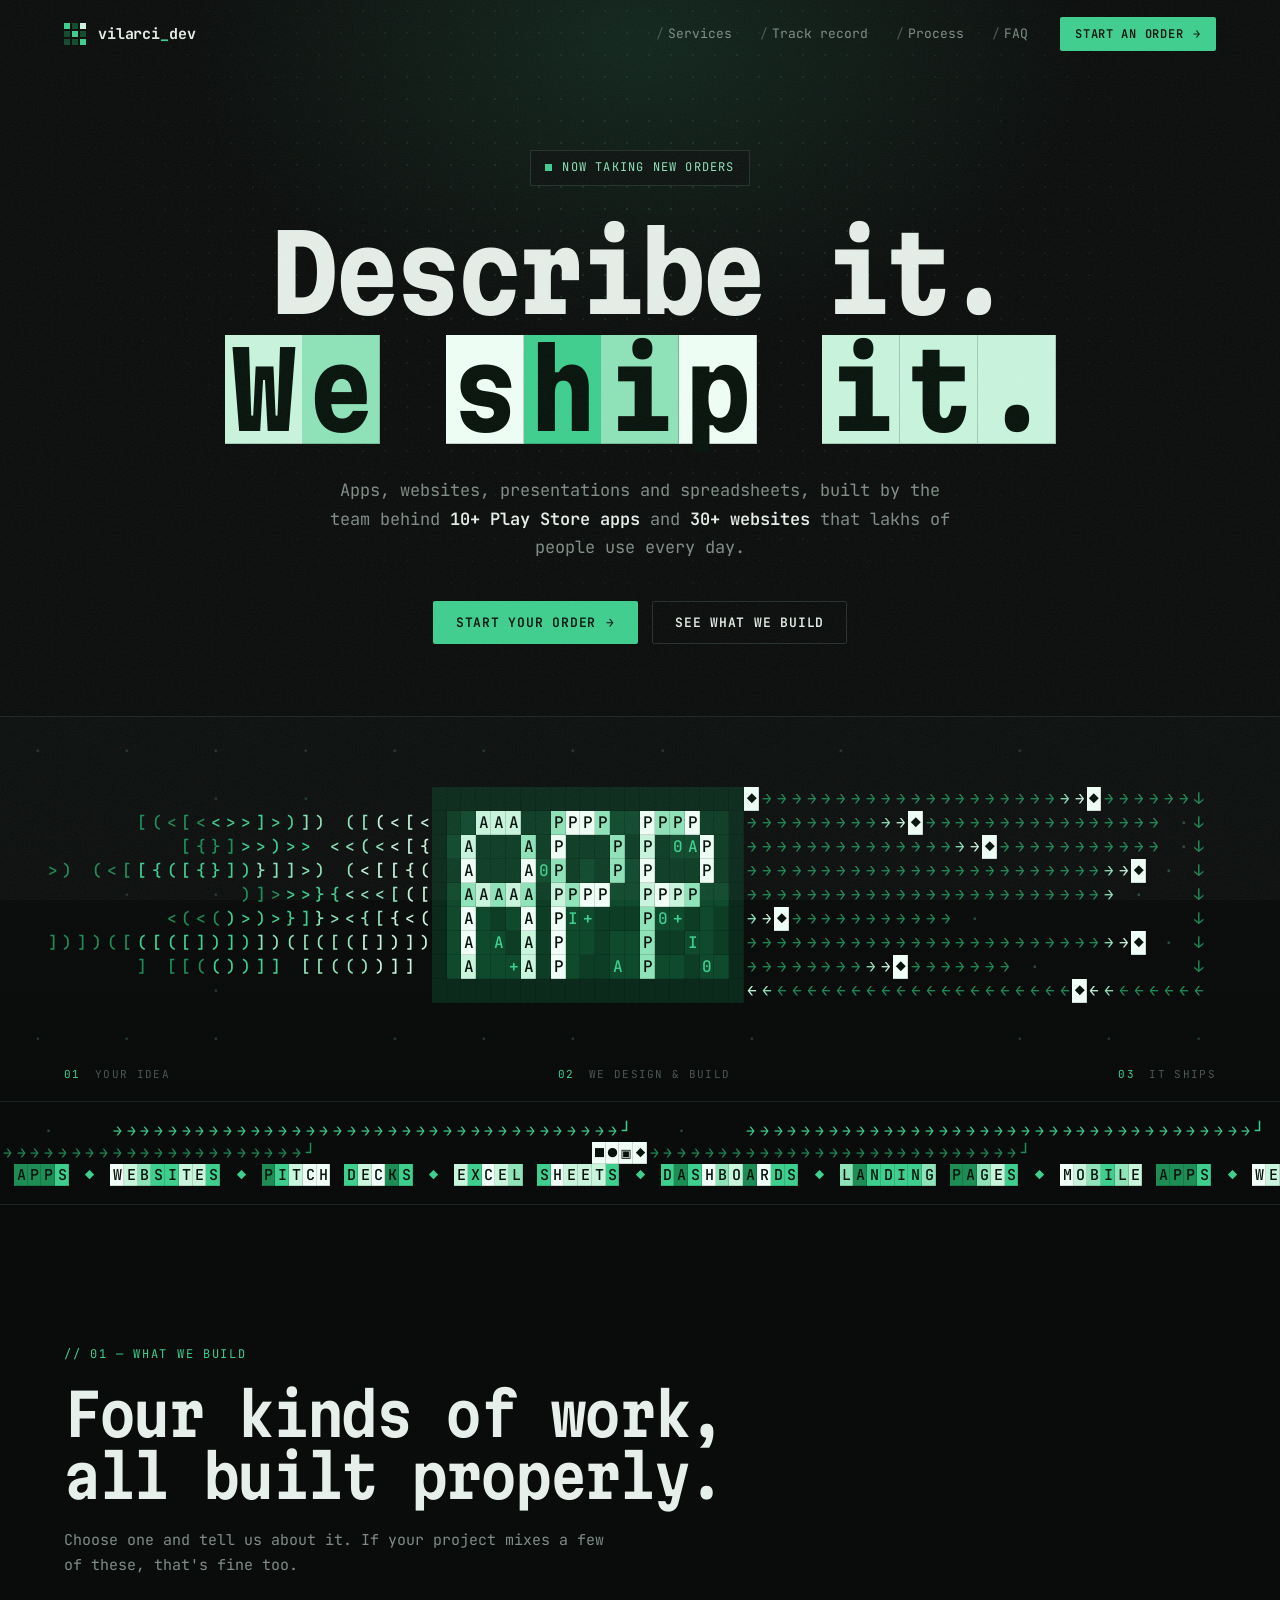
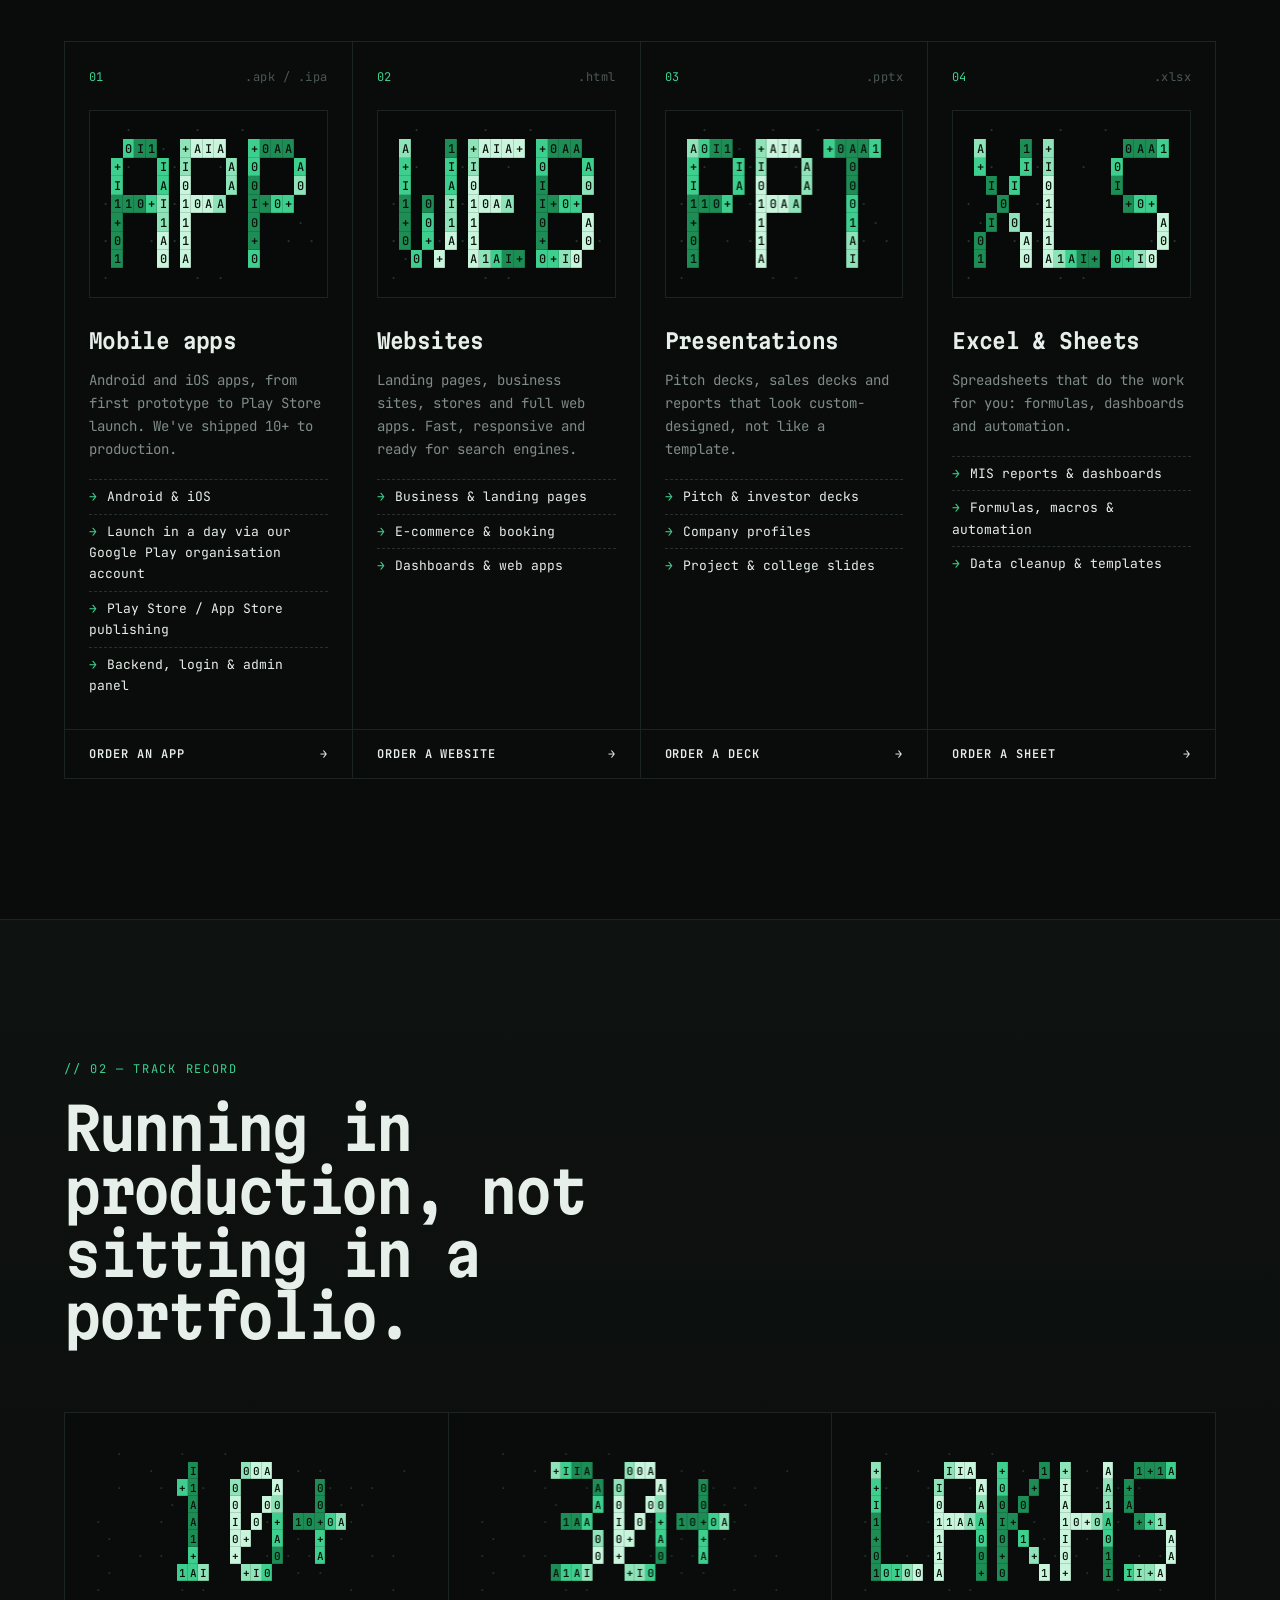
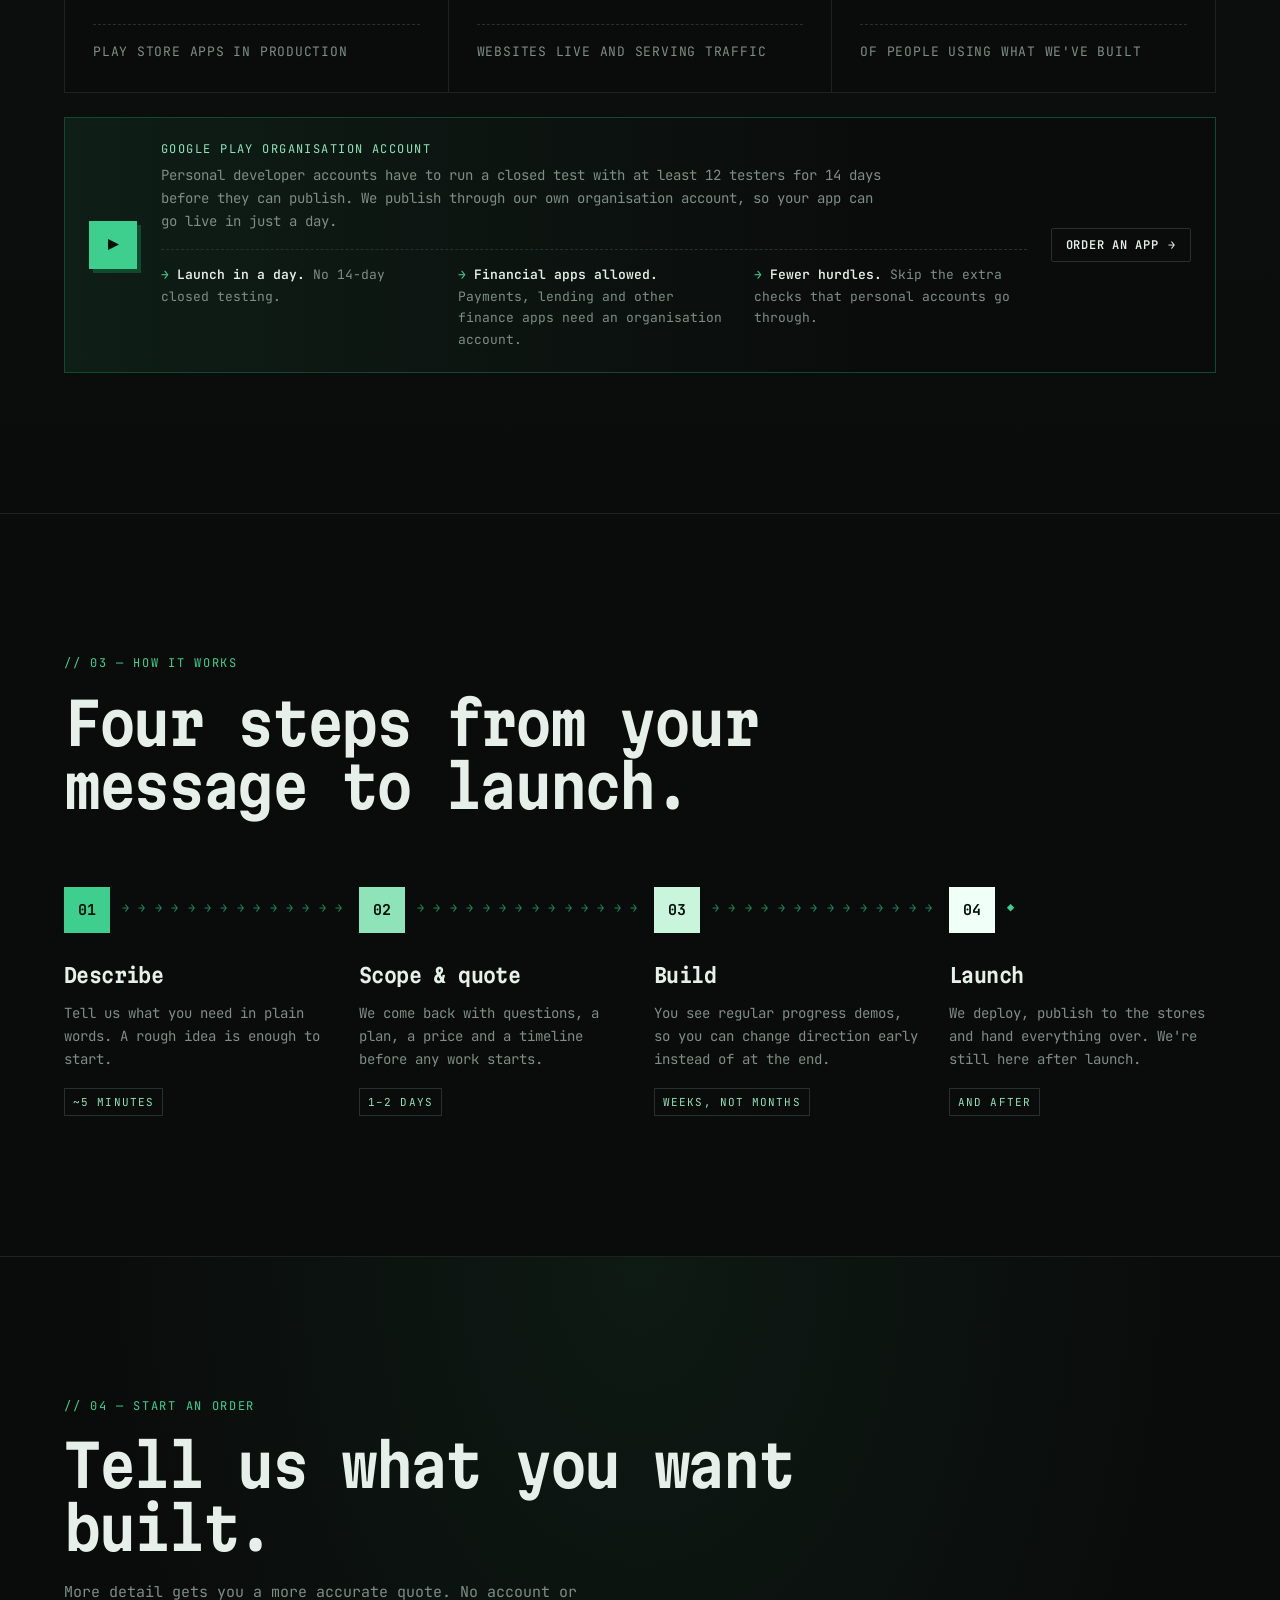
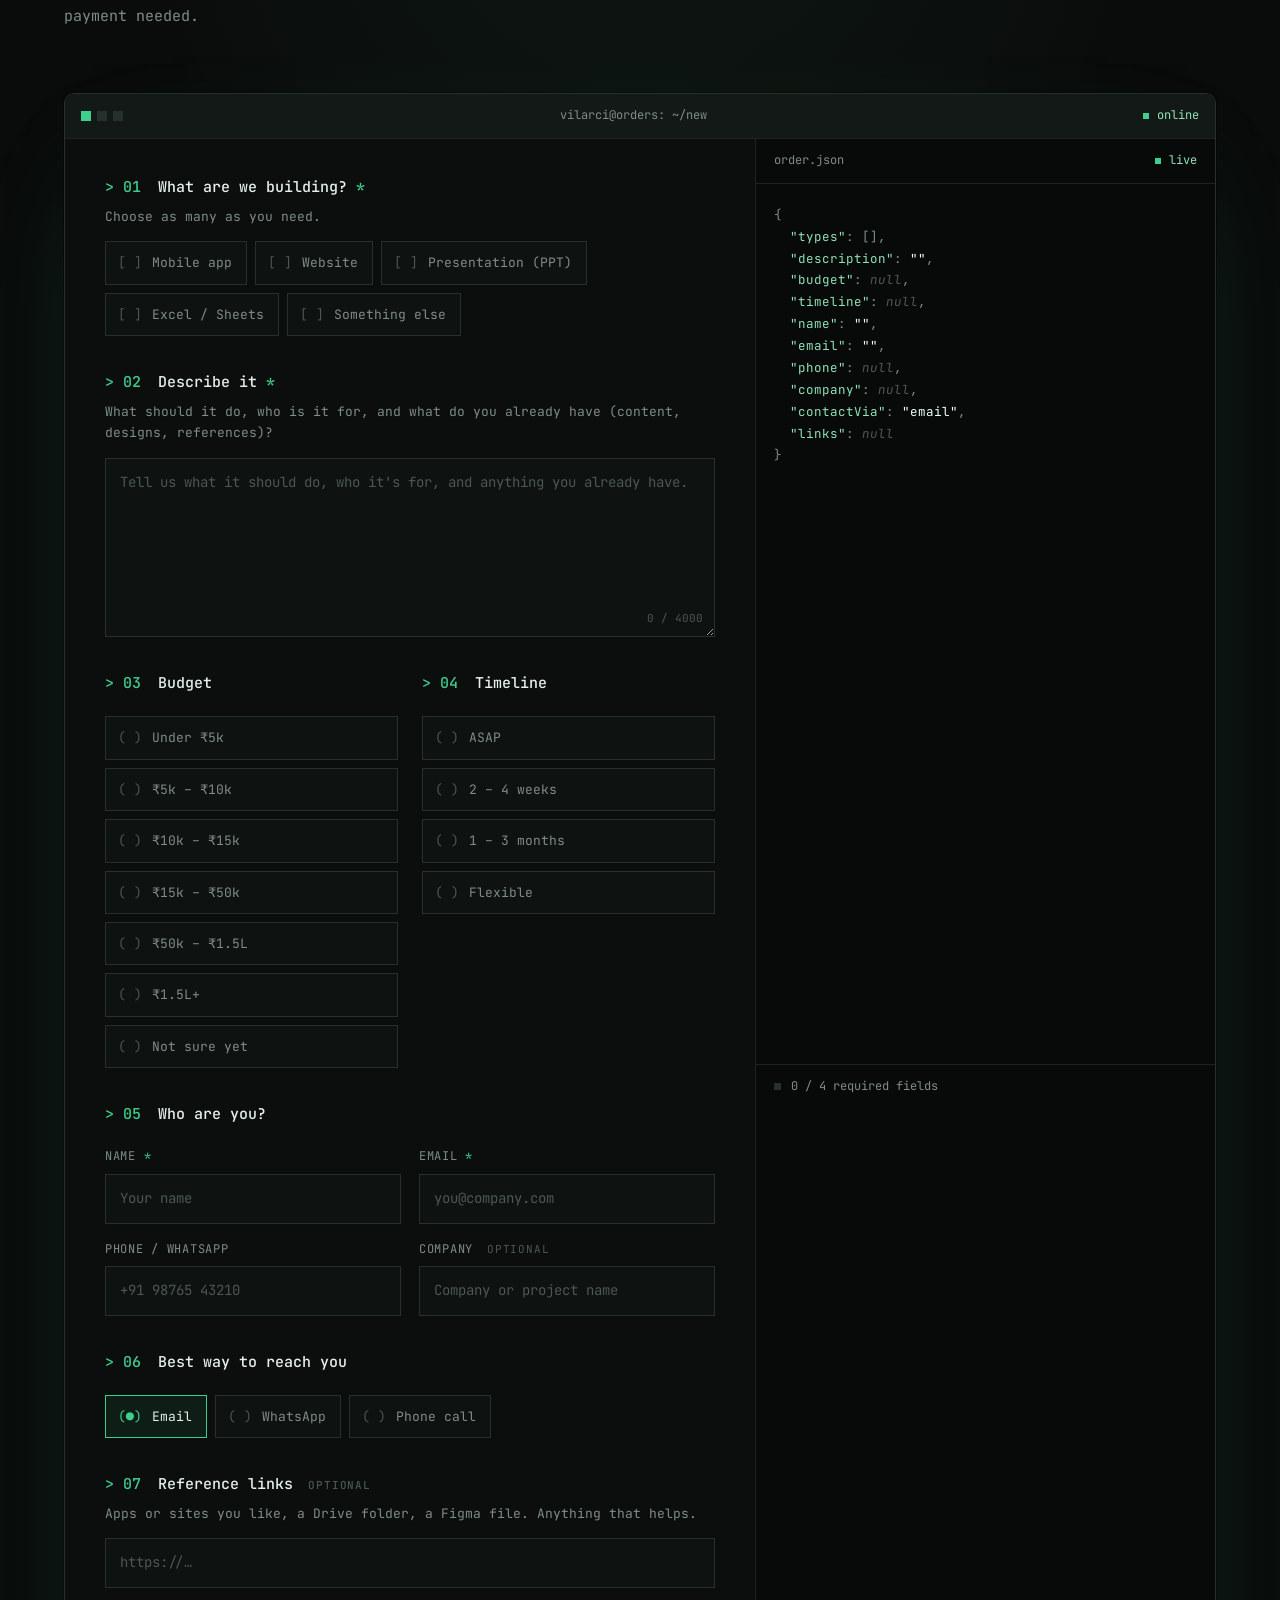
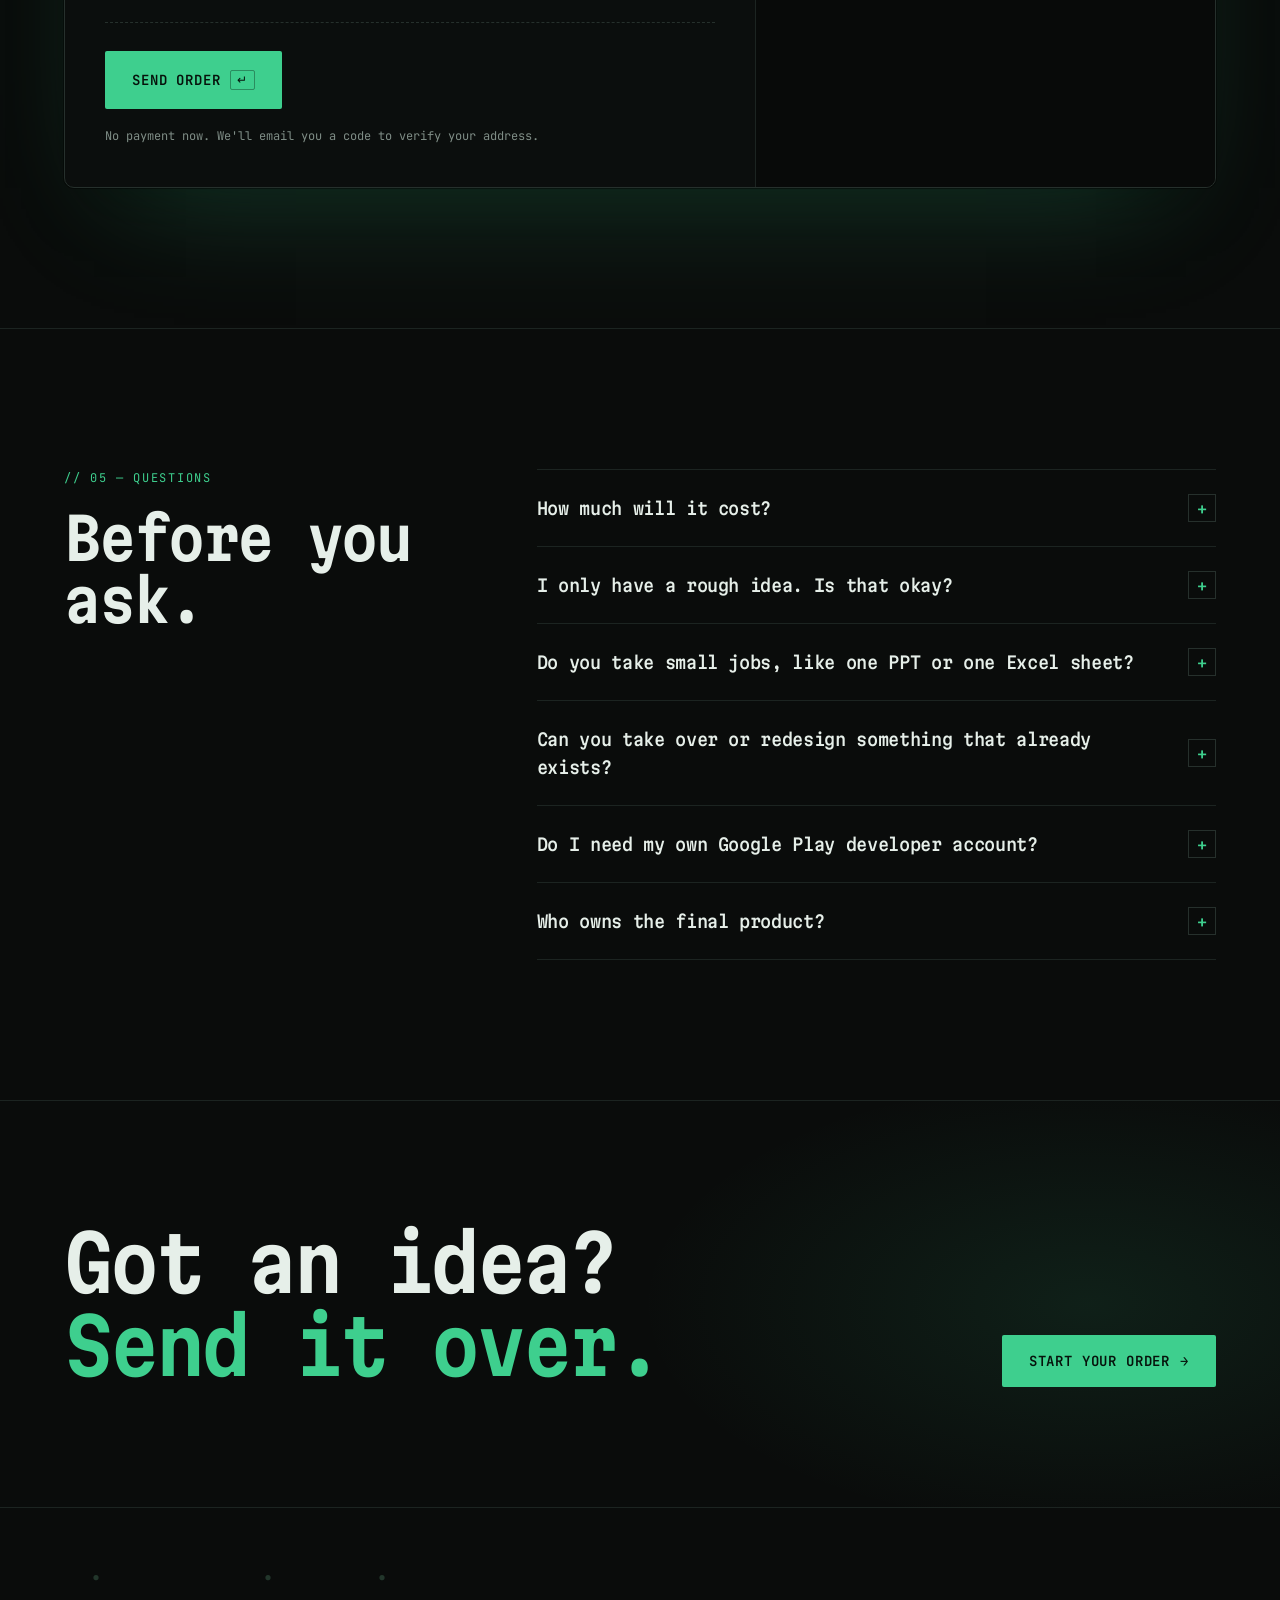
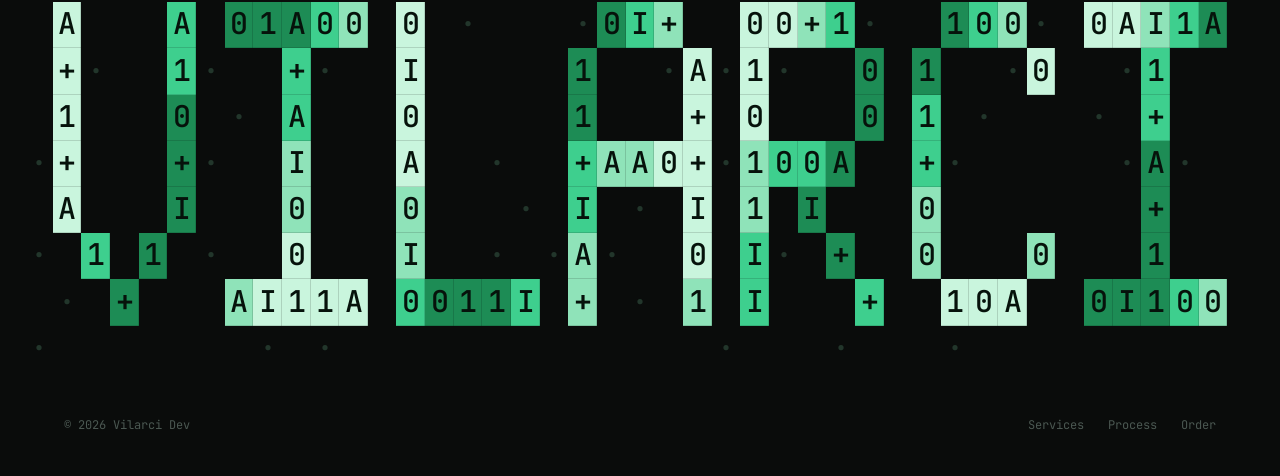
==== commit 370048ab: "Connect order form to Supabase with email OTP verification - Orders go to the dev-order edge functio" ====
--- a/index.html
+++ b/index.html
@@ -84,6 +84,7 @@
             <p>Android and iOS apps, from first prototype to Play Store launch. We've shipped 10+ to production.</p>
             <ul>
               <li>Android &amp; iOS</li>
+              <li>Launch in a day via our Google Play organisation account</li>
               <li>Play Store / App Store publishing</li>
               <li>Backend, login &amp; admin panel</li>
             </ul>
@@ -155,6 +156,20 @@
             <p class="stat-num">Lakhs</p>
             <p class="stat-label">of people using what we've built</p>
           </div>
+        </div>
+
+        <div class="play-note" data-reveal>
+          <span class="play-icon" aria-hidden="true">▶</span>
+          <div class="play-copy">
+            <p class="play-title">Google Play organisation account</p>
+            <p>Personal developer accounts have to run a closed test with at least 12 testers for 14 days before they can publish. We publish through our own organisation account, so your app can go live in just a day.</p>
+            <ul class="play-perks">
+              <li><b>Launch in a day.</b> No 14-day closed testing.</li>
+              <li><b>Financial apps allowed.</b> Payments, lending and other finance apps need an organisation account.</li>
+              <li><b>Fewer hurdles.</b> Skip the extra checks that personal accounts go through.</li>
+            </ul>
+          </div>
+          <button class="btn btn-ghost btn-sm" type="button" data-order="app">Order an app <span class="arr">→</span></button>
         </div>
       </div>
     </section>
@@ -306,7 +321,7 @@
                 <button type="submit" class="btn btn-primary btn-lg" id="submit-btn">
                   <span class="btn-label">Send order</span> <kbd>↵</kbd>
                 </button>
-                <p class="submit-note">No payment now. We reply with questions and a quote.</p>
+                <p class="submit-note">No payment now. We'll email you a code to verify your address.</p>
               </div>
               <p class="form-err" id="form-err" role="alert"></p>
             </form>
@@ -324,10 +339,35 @@
 
             <div class="term-done" id="term-done" hidden>
               <pre class="log" id="term-log" aria-live="polite"></pre>
+              <div class="log-actions" id="log-actions" hidden>
+                <button type="button" class="btn btn-ghost btn-sm" data-back>← Edit order</button>
+              </div>
+
+              <form class="otp" id="otp-form" hidden novalidate>
+                <h3>Check your inbox.</h3>
+                <p>We sent a 6-digit code to <b id="otp-email"></b>. Enter it to verify your email and send your order.</p>
+                <div class="otp-cells" id="otp-cells" role="group" aria-label="Verification code">
+                  <input class="otp-cell" inputmode="numeric" autocomplete="one-time-code" placeholder="·" aria-label="Digit 1" />
+                  <input class="otp-cell" inputmode="numeric" autocomplete="off" placeholder="·" aria-label="Digit 2" />
+                  <input class="otp-cell" inputmode="numeric" autocomplete="off" placeholder="·" aria-label="Digit 3" />
+                  <input class="otp-cell" inputmode="numeric" autocomplete="off" placeholder="·" aria-label="Digit 4" />
+                  <input class="otp-cell" inputmode="numeric" autocomplete="off" placeholder="·" aria-label="Digit 5" />
+                  <input class="otp-cell" inputmode="numeric" autocomplete="off" placeholder="·" aria-label="Digit 6" />
+                </div>
+                <p class="err" id="otp-err" aria-live="polite"></p>
+                <p class="otp-ok" id="otp-ok" aria-live="polite"></p>
+                <div class="otp-actions">
+                  <button type="submit" class="btn btn-primary" id="otp-submit"><span class="btn-label">Verify &amp; send order</span> <kbd>↵</kbd></button>
+                  <button type="button" class="link-btn" id="otp-resend" disabled>Resend code</button>
+                  <button type="button" class="link-btn" data-back>← Edit order</button>
+                </div>
+                <p class="otp-note">Can't find it? Check your spam or promotions folder. The code expires in 10 minutes.</p>
+              </form>
+
               <div class="done-card" id="done-card" hidden>
                 <canvas data-scene="bitmap" data-text="SENT!" data-pad="1" data-max-cell="30" aria-hidden="true"></canvas>
                 <h3>Order received.</h3>
-                <p>Your order ID is <code id="done-id">—</code>. We'll read your brief and get back to you with questions and a quote.</p>
+                <p>Your order ID is <code id="done-id">—</code>. <span id="done-mail">We've emailed a copy with all the details to <b id="done-email"></b>.</span> We'll get back to you with questions and a quote.</p>
                 <button type="button" class="btn btn-ghost" id="new-order">Start another order</button>
               </div>
             </div>
@@ -361,8 +401,12 @@
             <p>Yes. Send us a link to your current app, site or file in the form and tell us what isn't working.</p>
           </details>
           <details>
+            <summary>Do I need my own Google Play developer account?</summary>
+            <p>No. We publish through our Google Play organisation account, so your app can go live in just a day, without the 14-day closed testing that personal accounts must complete first. Organisation accounts can also publish financial apps (payments, lending and similar), which personal accounts can't, and they skip the extra hurdles personal accounts face.</p>
+          </details>
+          <details>
             <summary>Who owns the final product?</summary>
-            <p>You do. Source files, code and accounts are handed over to you at the end of the project.</p>
+            <p>You do. Source code and design files are handed over to you at the end of the project. If we publish your app on our Play account, we can transfer it to your own developer account whenever you want.</p>
           </details>
         </div>
       </div>
--- a/css/styles.css
+++ b/css/styles.css
@@ -488,6 +488,52 @@
   text-transform: uppercase;
   color: var(--muted);
 }
+
+.play-note {
+  display: flex;
+  align-items: center;
+  gap: 24px;
+  margin-top: 24px;
+  padding: 22px 24px;
+  border: 1px solid var(--g1);
+  background:
+    linear-gradient(90deg, rgba(62, 207, 142, .09), rgba(62, 207, 142, 0) 70%),
+    var(--bg);
+}
+.play-icon {
+  flex: none;
+  display: grid;
+  place-items: center;
+  width: 48px;
+  height: 48px;
+  background: var(--g3);
+  color: var(--ink);
+  font-size: 18px;
+  box-shadow: 4px 4px 0 var(--g1);
+}
+.play-copy { flex: 1; min-width: 0; }
+.play-copy p { margin: 0; font-size: 14px; color: var(--muted); max-width: 720px; }
+.play-copy .play-title {
+  margin-bottom: 4px;
+  font-size: 12px;
+  letter-spacing: .12em;
+  text-transform: uppercase;
+  color: var(--g4);
+}
+.play-note .btn { flex: none; }
+.play-perks {
+  display: grid;
+  grid-template-columns: repeat(3, minmax(0, 1fr));
+  gap: 10px 24px;
+  margin: 16px 0 0;
+  padding: 14px 0 0;
+  border-top: 1px dashed var(--line-2);
+  list-style: none;
+  font-size: 13px;
+  color: var(--muted);
+}
+.play-perks li::before { content: '→'; color: var(--g3); margin-right: 8px; }
+.play-perks b { color: var(--text); font-weight: 600; }
 
 /* ───────────── process ───────────── */
 
@@ -783,6 +829,79 @@
 .log-line.bad { color: var(--red); }
 .log-line.pending::after { content: '▋'; color: var(--g3); animation: caret .8s steps(1) infinite; }
 
+.log-actions { margin: -12px 0 0; }
+
+/* email verification step */
+.otp {
+  max-width: 560px;
+  padding: 28px;
+  border: 1px solid var(--line-2);
+  background: var(--bg-2);
+  animation: rise .5s var(--ease);
+}
+.otp h3 {
+  margin: 0 0 8px;
+  font-family: var(--display);
+  font-size: 24px;
+  font-weight: 600;
+  font-stretch: 85%;
+  letter-spacing: -.03em;
+}
+.otp > p { margin: 0 0 22px; color: var(--muted); }
+.otp > p b { word-break: break-all; }
+.otp-cells { display: flex; gap: 8px; }
+.otp .otp-cell {
+  width: 54px;
+  height: 66px;
+  padding: 0;
+  border: 1px solid var(--line-2);
+  border-radius: 0;
+  background: var(--bg);
+  color: var(--text);
+  font: 700 28px/1 var(--mono);
+  text-align: center;
+  caret-color: var(--g3);
+  transition: background .15s, border-color .15s, color .15s, box-shadow .15s;
+}
+.otp .otp-cell::placeholder { color: var(--faint); }
+.otp .otp-cell:focus {
+  outline: none;
+  border-color: var(--g3);
+  box-shadow: 0 0 0 3px rgba(62, 207, 142, .16);
+}
+.otp .otp-cell:not(:placeholder-shown) {
+  background: var(--g3);
+  border-color: var(--g3);
+  color: var(--ink);
+}
+.otp-cells.shake { animation: shake .4s; }
+@keyframes shake {
+  20%, 60% { transform: translateX(-6px); }
+  40%, 80% { transform: translateX(6px); }
+}
+.otp .err { margin-top: 12px; }
+.otp-ok { margin: 12px 0 0; font-size: 12px; color: var(--g3); }
+.otp-ok:empty { display: none; }
+.otp-actions {
+  display: flex;
+  flex-wrap: wrap;
+  align-items: center;
+  gap: 14px 22px;
+  margin-top: 24px;
+}
+.link-btn {
+  padding: 0;
+  border: 0;
+  background: none;
+  color: var(--muted);
+  font: 500 13px/1.4 var(--mono);
+  cursor: pointer;
+  transition: color .15s;
+}
+.link-btn:hover:not(:disabled) { color: var(--g3); }
+.link-btn:disabled { color: var(--faint); cursor: default; }
+.otp-note { margin: 22px 0 0 !important; font-size: 12px; color: var(--faint) !important; }
+
 .done-card {
   max-width: 560px;
   padding: 28px;
@@ -895,6 +1014,7 @@
   .preview { border-left: 0; border-top: 1px solid var(--line); }
   .json { position: static; max-height: 360px; }
   .faq-wrap { grid-template-columns: 1fr; gap: 0; }
+  .play-perks { grid-template-columns: 1fr; }
 }
 
 @media (max-width: 760px) {
@@ -906,12 +1026,16 @@
   .section { padding: 96px 0; }
   .section-head { margin-bottom: 44px; }
   .cards, .stats { grid-template-columns: 1fr; }
+  .play-note { flex-direction: column; align-items: flex-start; gap: 18px; padding: 22px 20px; }
   .steps { grid-template-columns: 1fr; }
   .step::after { display: none; }
   .order-form { padding: 28px 20px 32px; }
   .q-row, .grid-2 { grid-template-columns: 1fr; }
   .q-row { gap: 0; }
   .term-done { padding: 28px 20px; }
+  .otp { padding: 22px 18px; }
+  .otp-cells { gap: 6px; }
+  .otp .otp-cell { width: 100%; min-width: 0; height: 56px; font-size: 24px; }
   .term-title { text-align: left; }
   .final { padding: 88px 0; }
 }
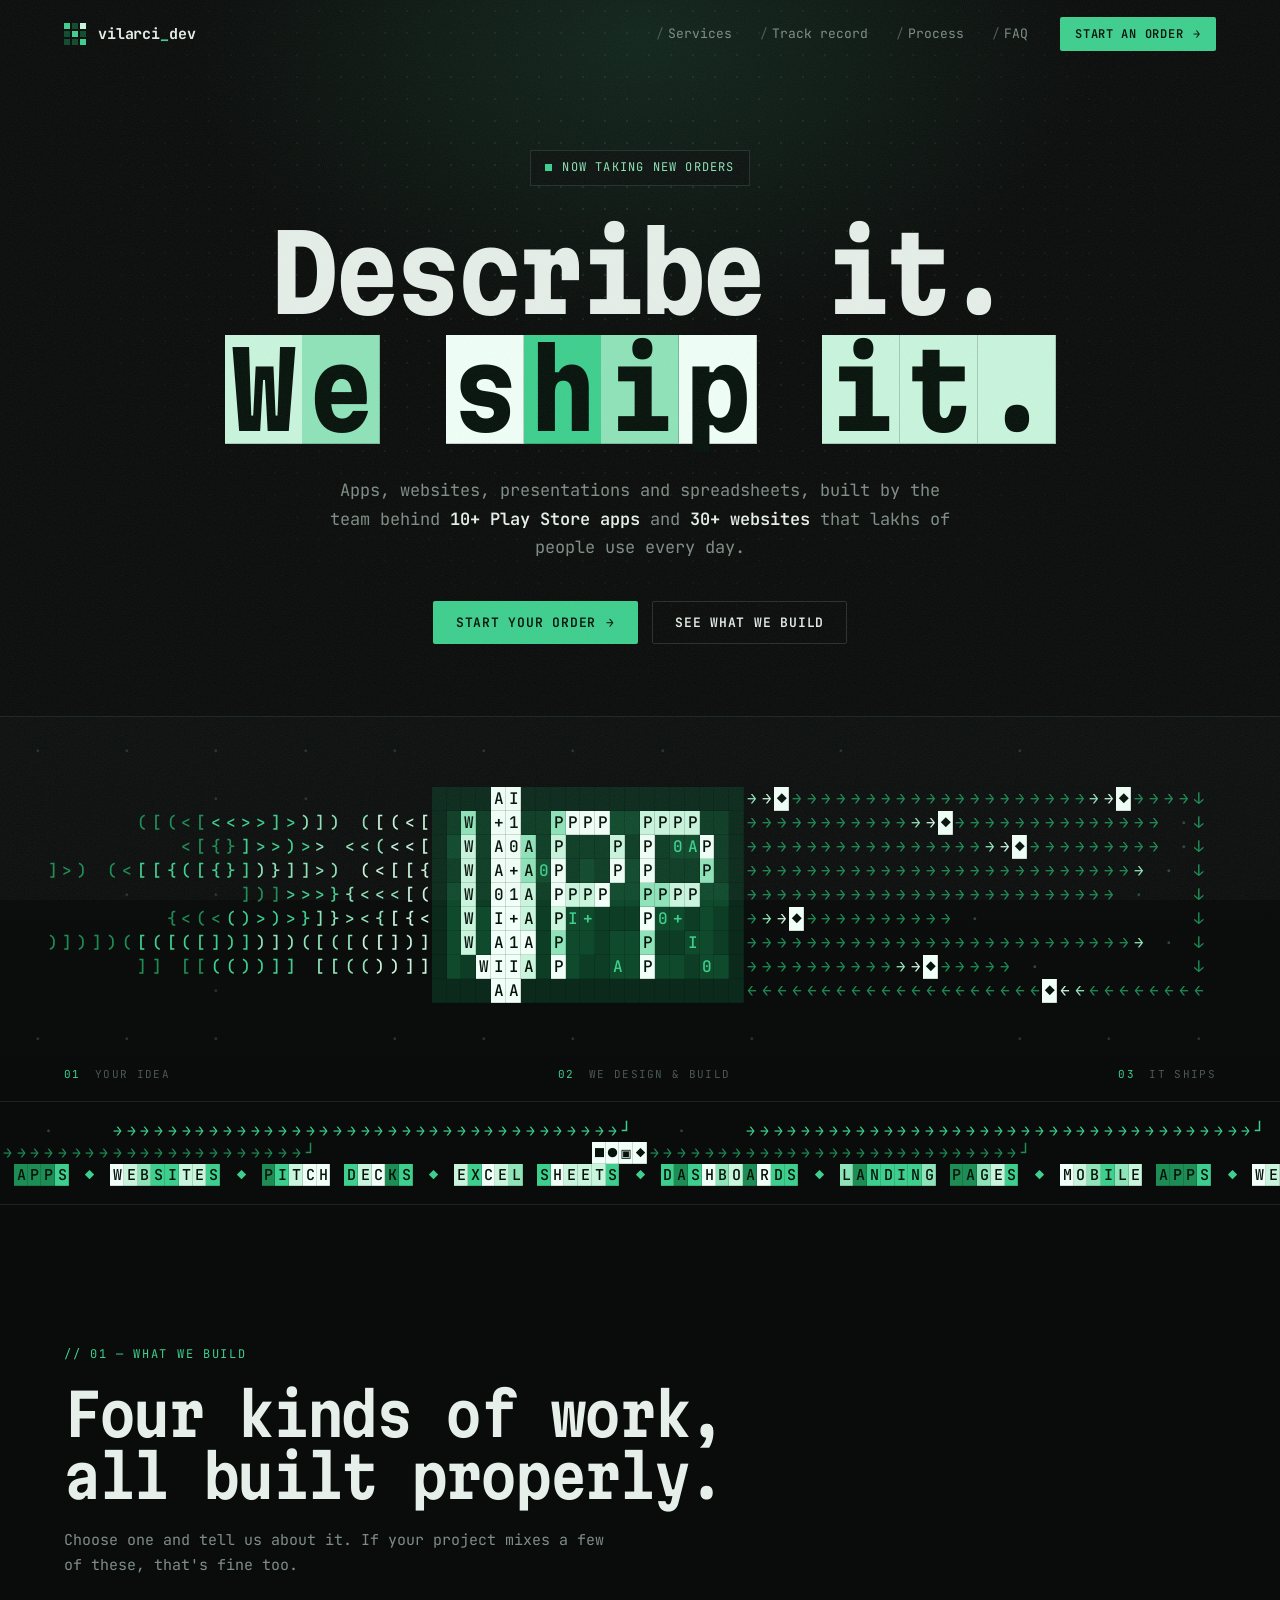
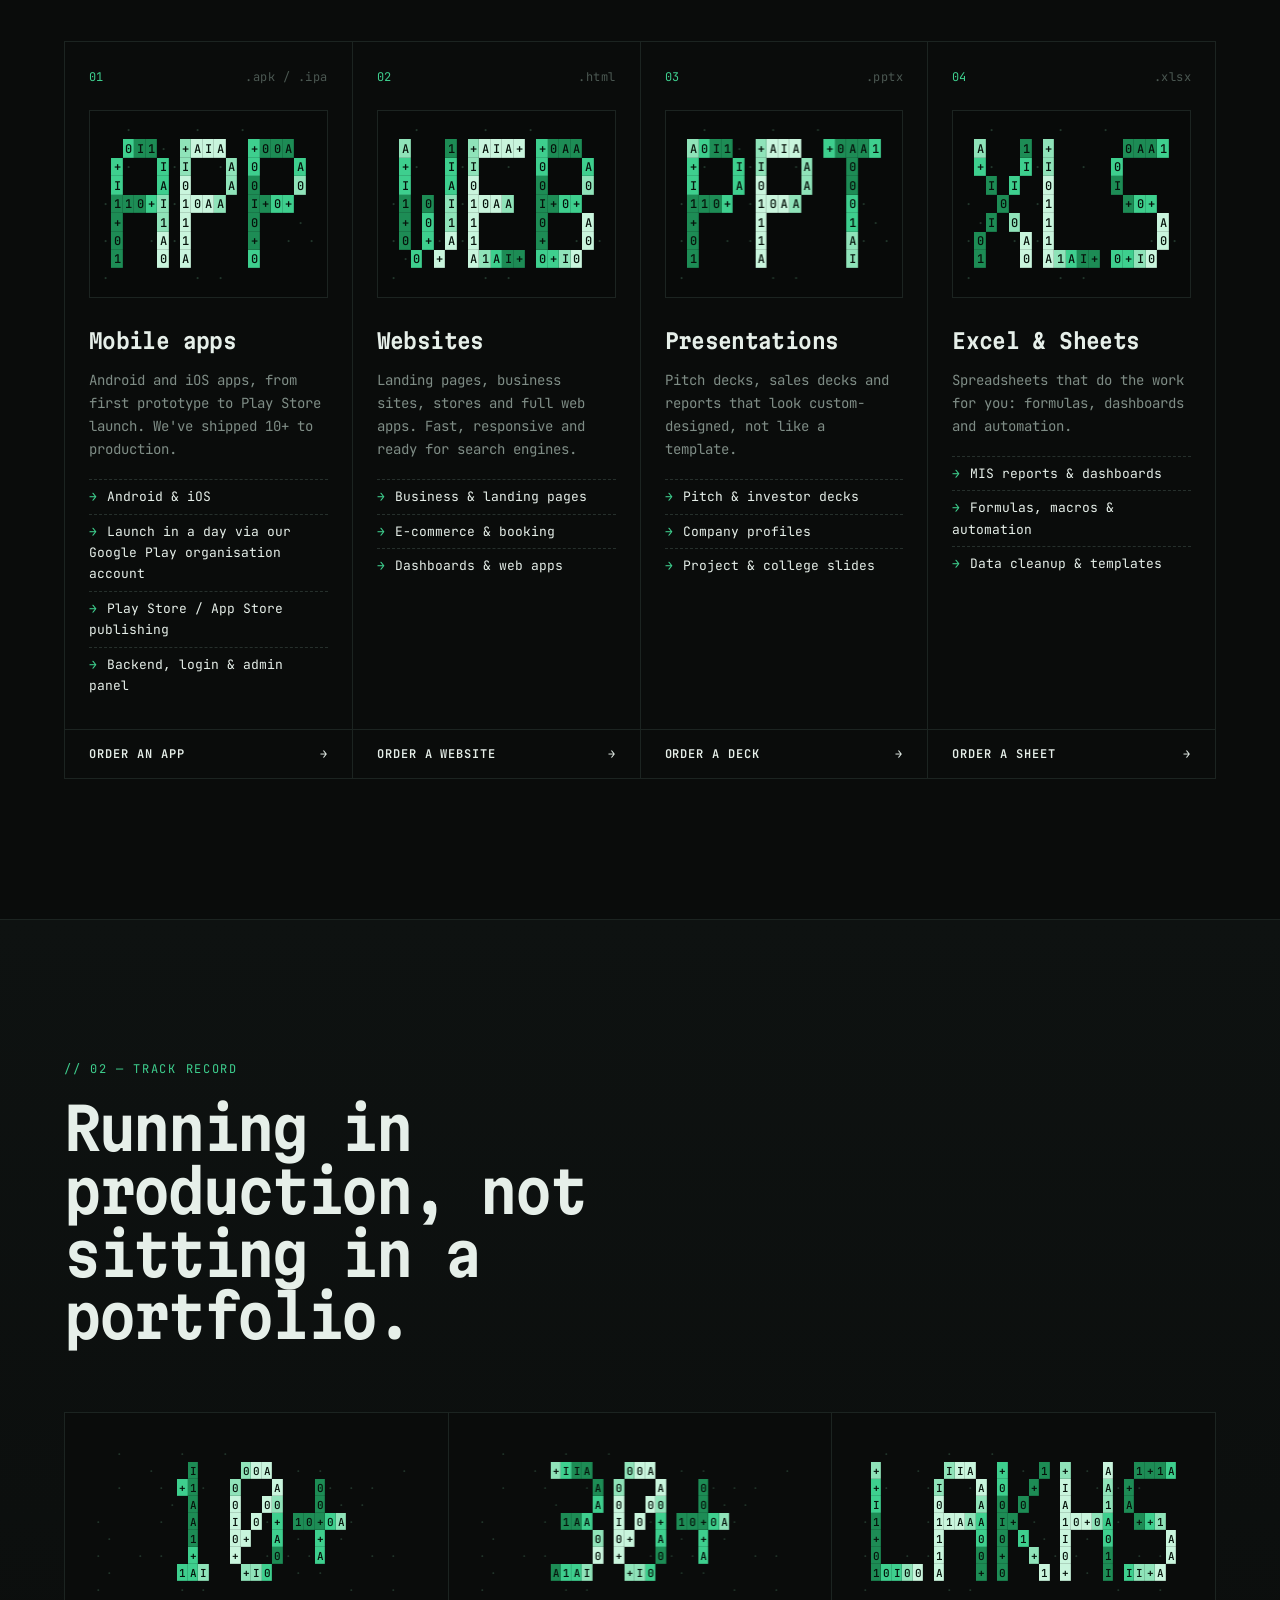
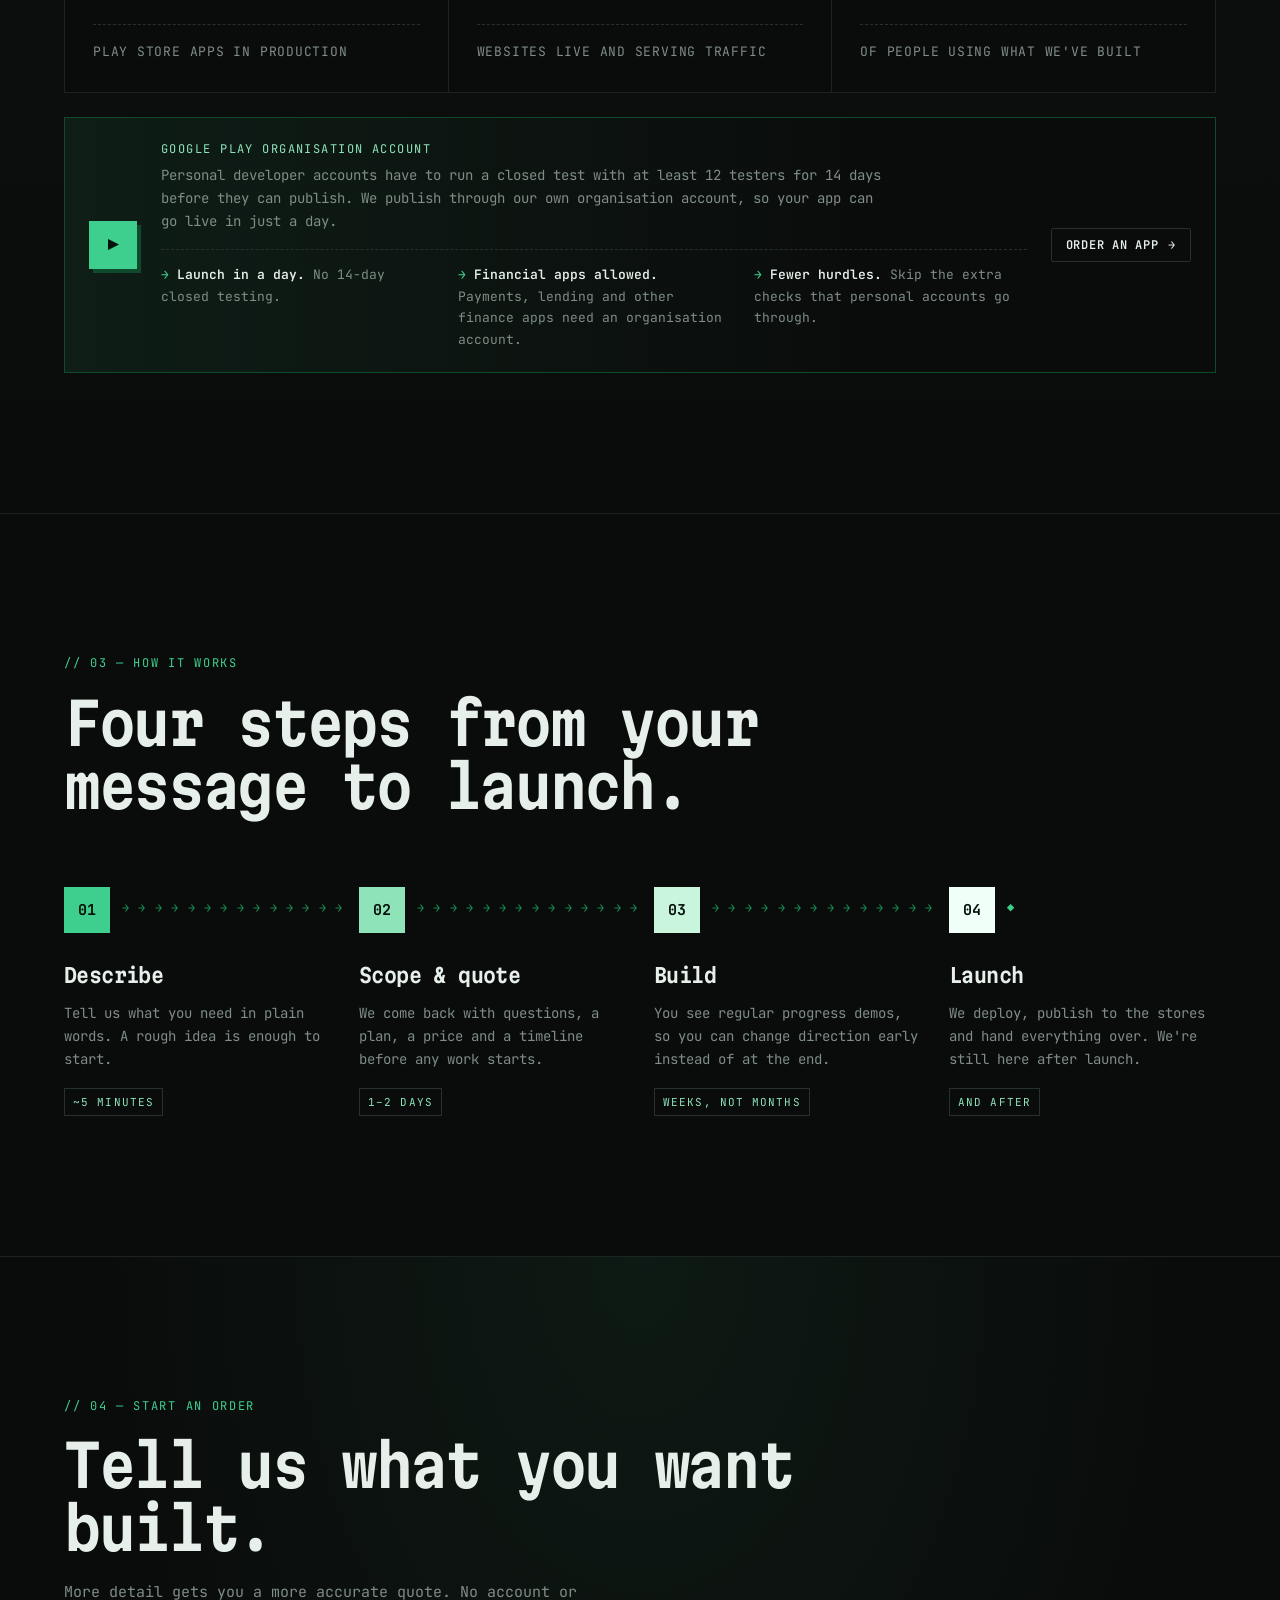
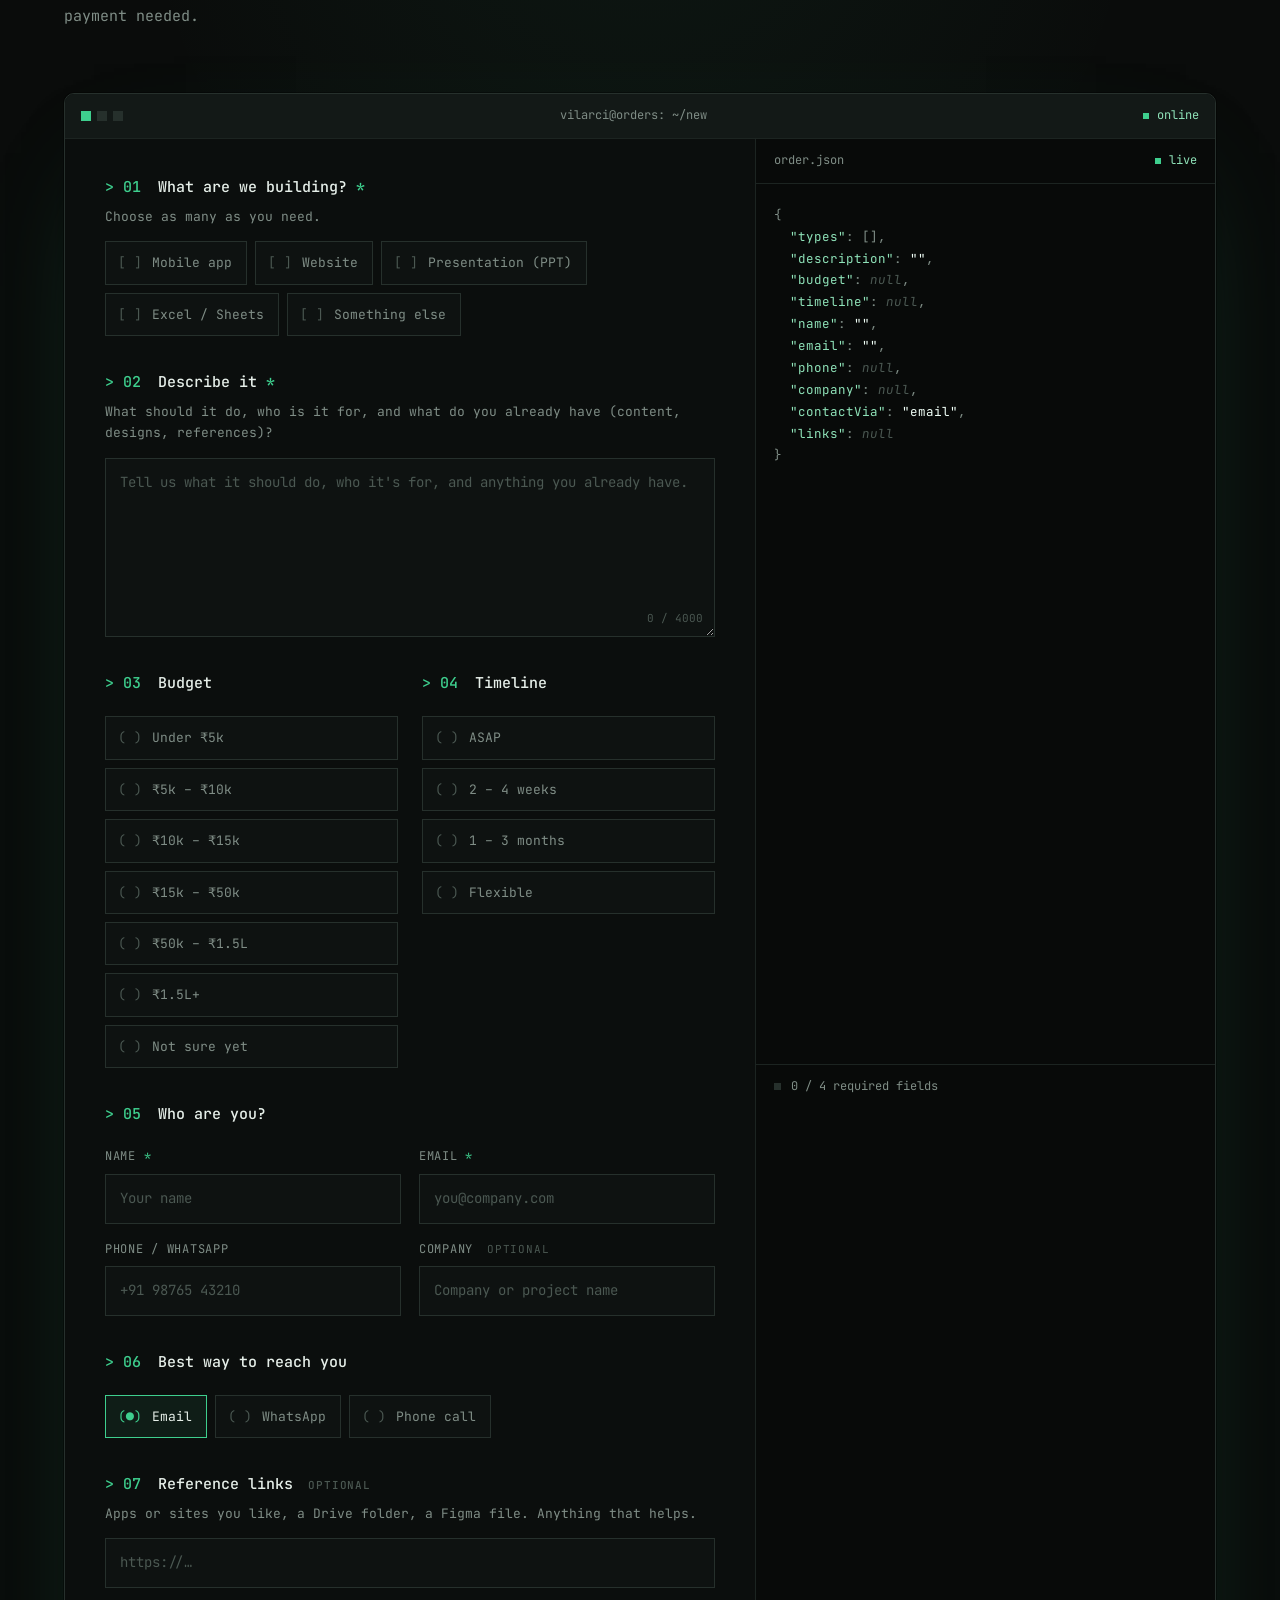
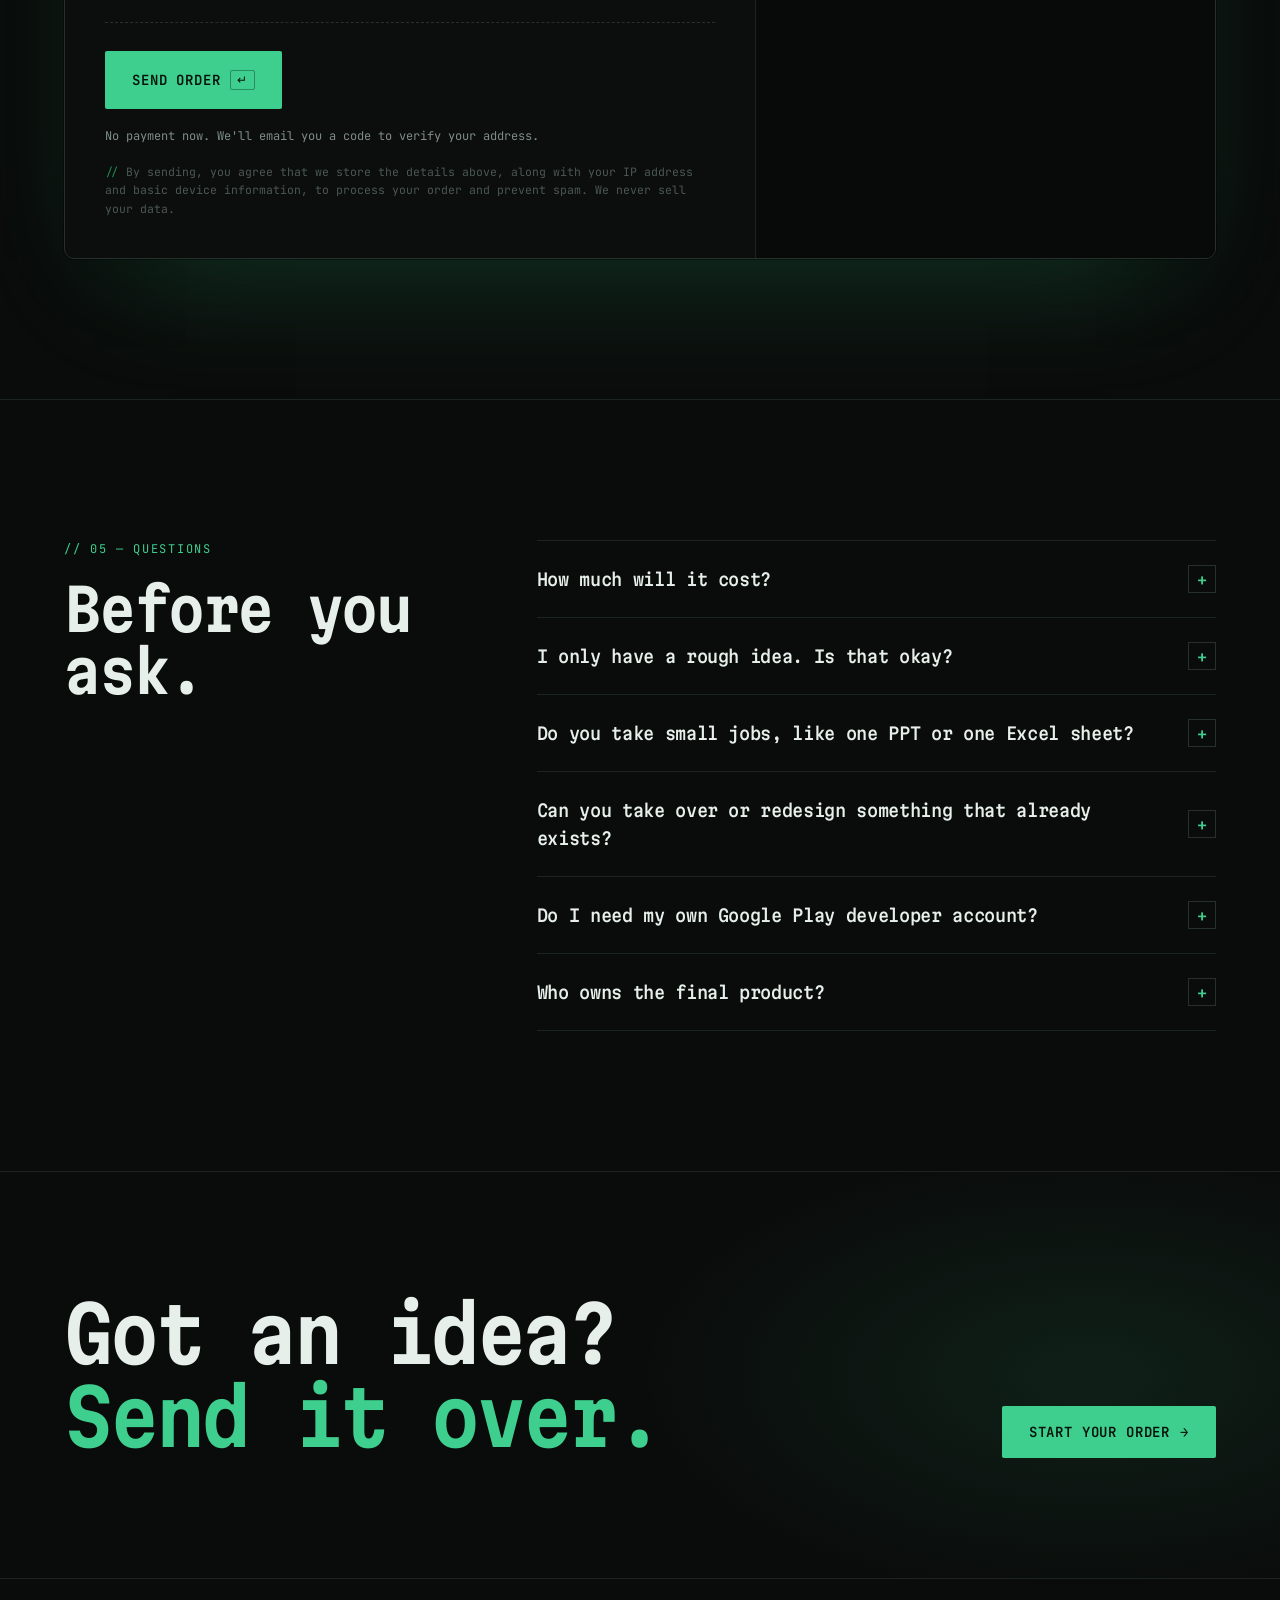
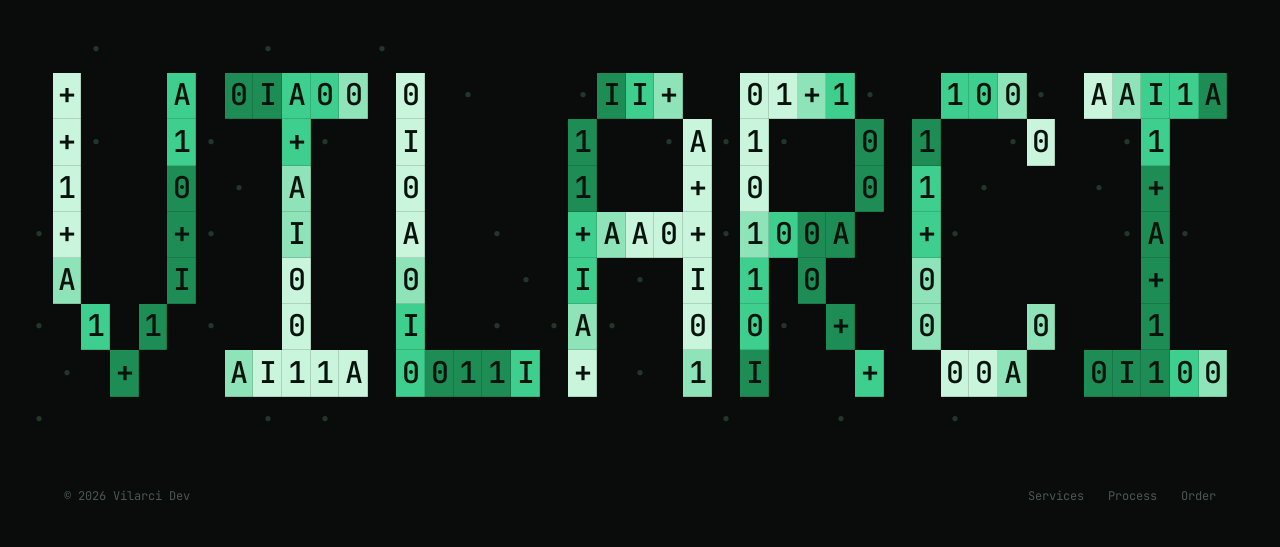
==== commit 021bcd49: "Add privacy notice under the order button Co-Authored-By: Claude Opus 5.5 <noreply@anthropic.com>" ====
--- a/index.html
+++ b/index.html
@@ -323,6 +323,7 @@
                 </button>
                 <p class="submit-note">No payment now. We'll email you a code to verify your address.</p>
               </div>
+              <p class="privacy-note">By sending, you agree that we store the details above, along with your IP address and basic device information, to process your order and prevent spam. We never sell your data.</p>
               <p class="form-err" id="form-err" role="alert"></p>
             </form>
 
--- a/css/styles.css
+++ b/css/styles.css
@@ -771,6 +771,14 @@
   border-top: 1px dashed var(--line-2);
 }
 .submit-note { margin: 0; font-size: 12px; color: var(--muted); }
+.privacy-note {
+  max-width: 620px;
+  margin: 16px 0 0;
+  font-size: 11.5px;
+  line-height: 1.6;
+  color: var(--faint);
+}
+.privacy-note::before { content: '// '; color: var(--g2); }
 .form-err { margin: 14px 0 0; font-size: 13px; color: var(--red); }
 .form-err:empty { display: none; }
 
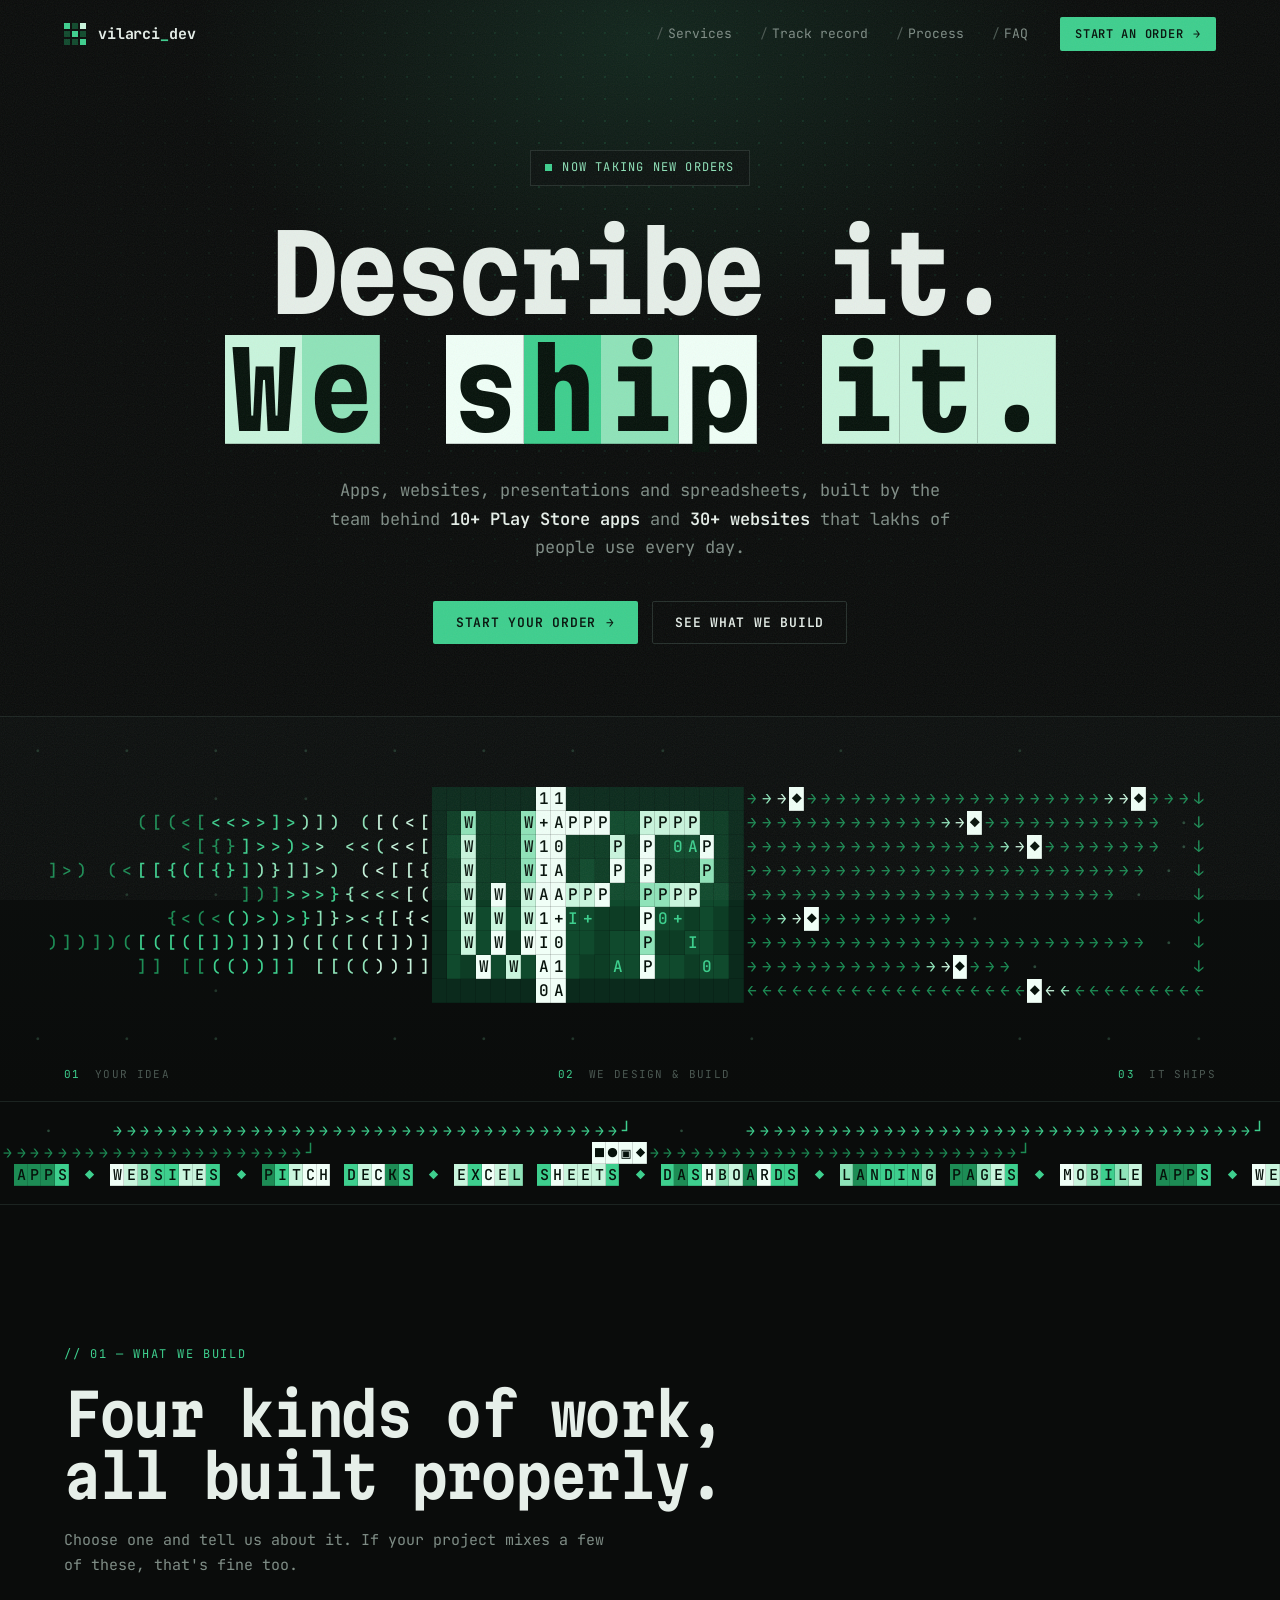
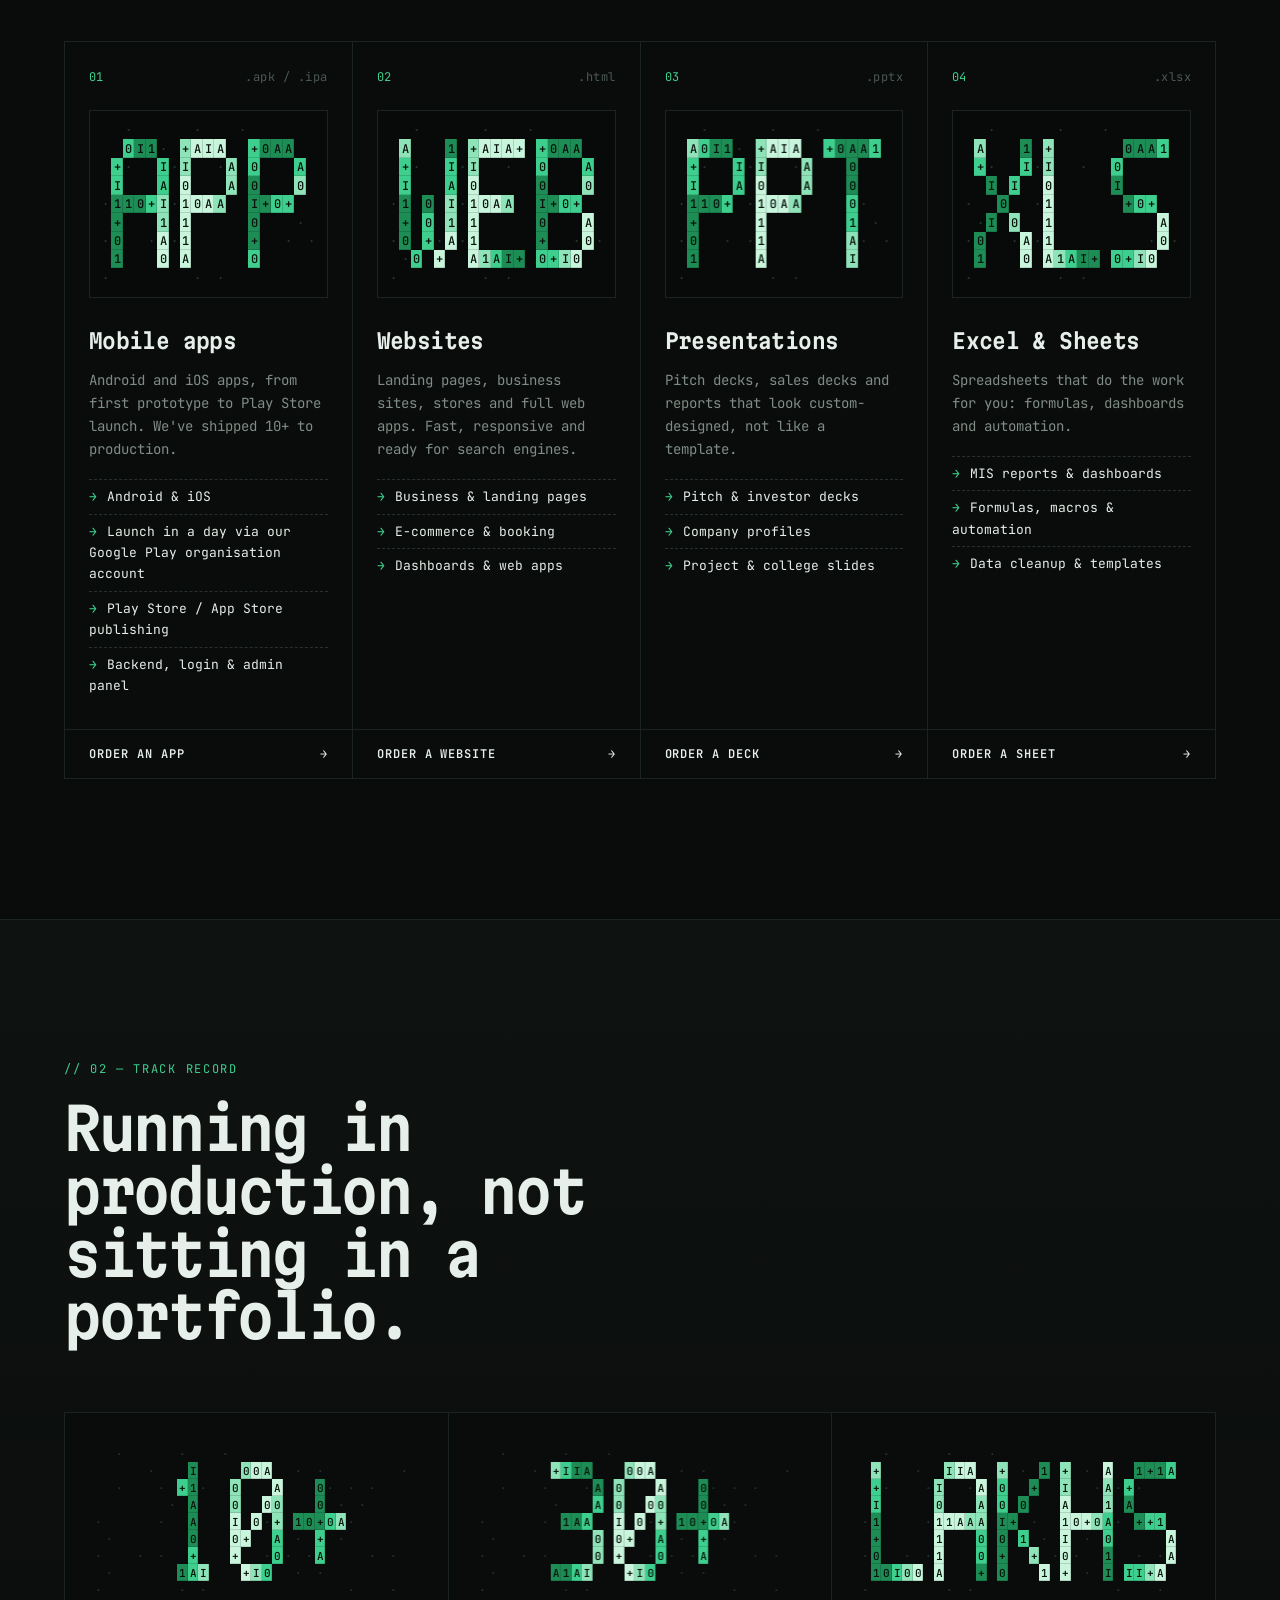
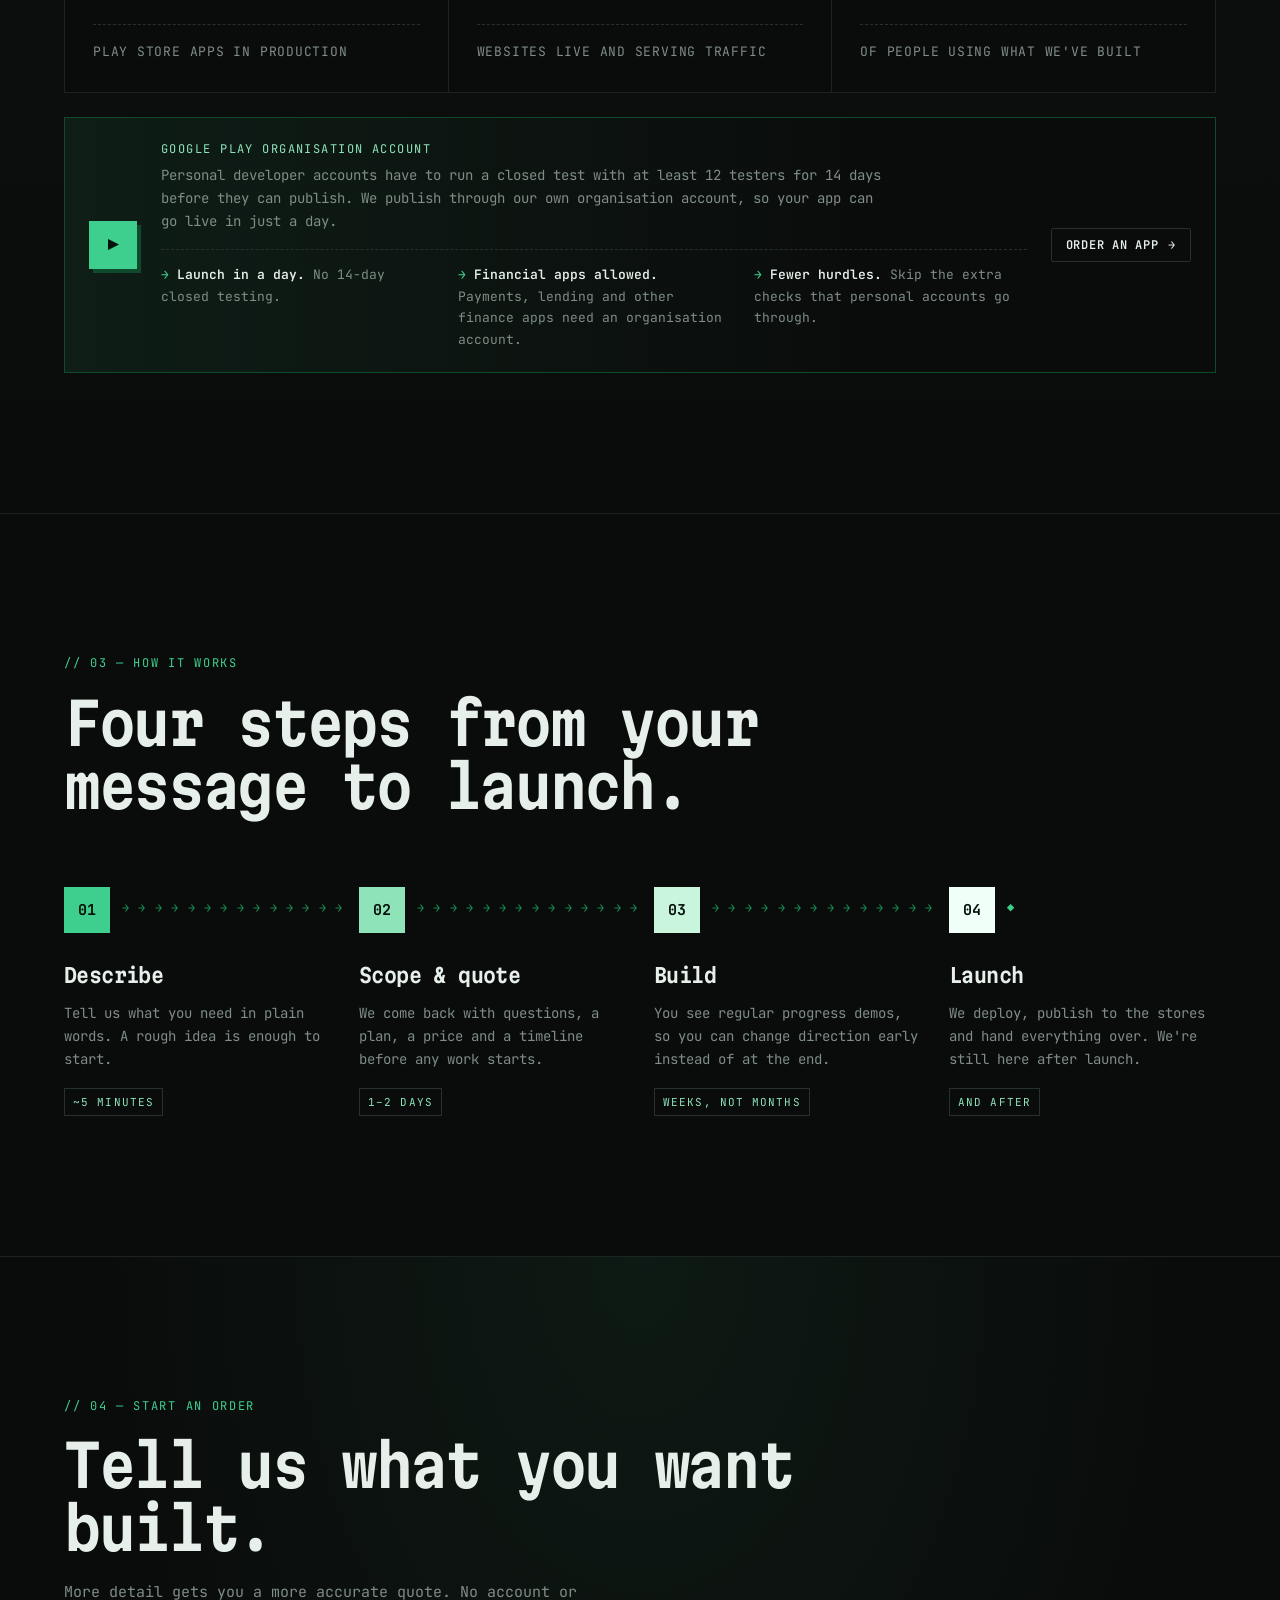
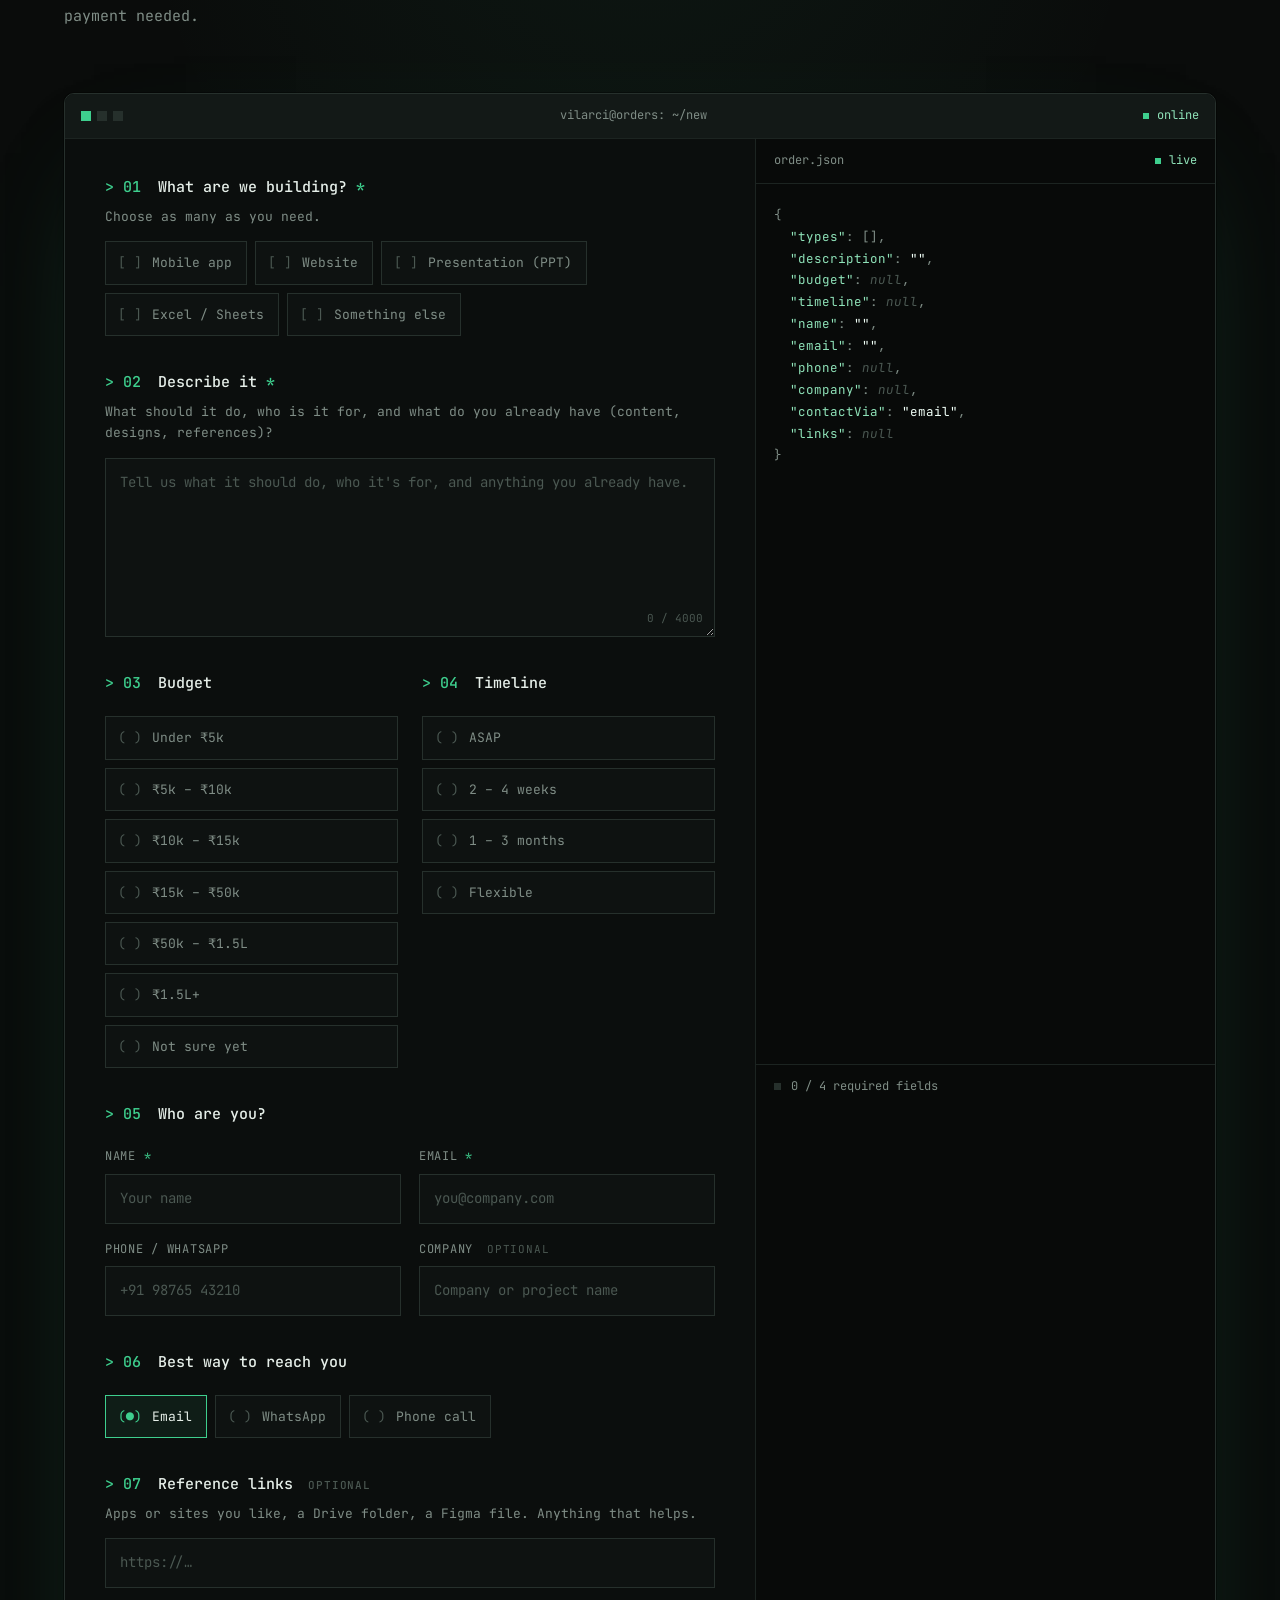
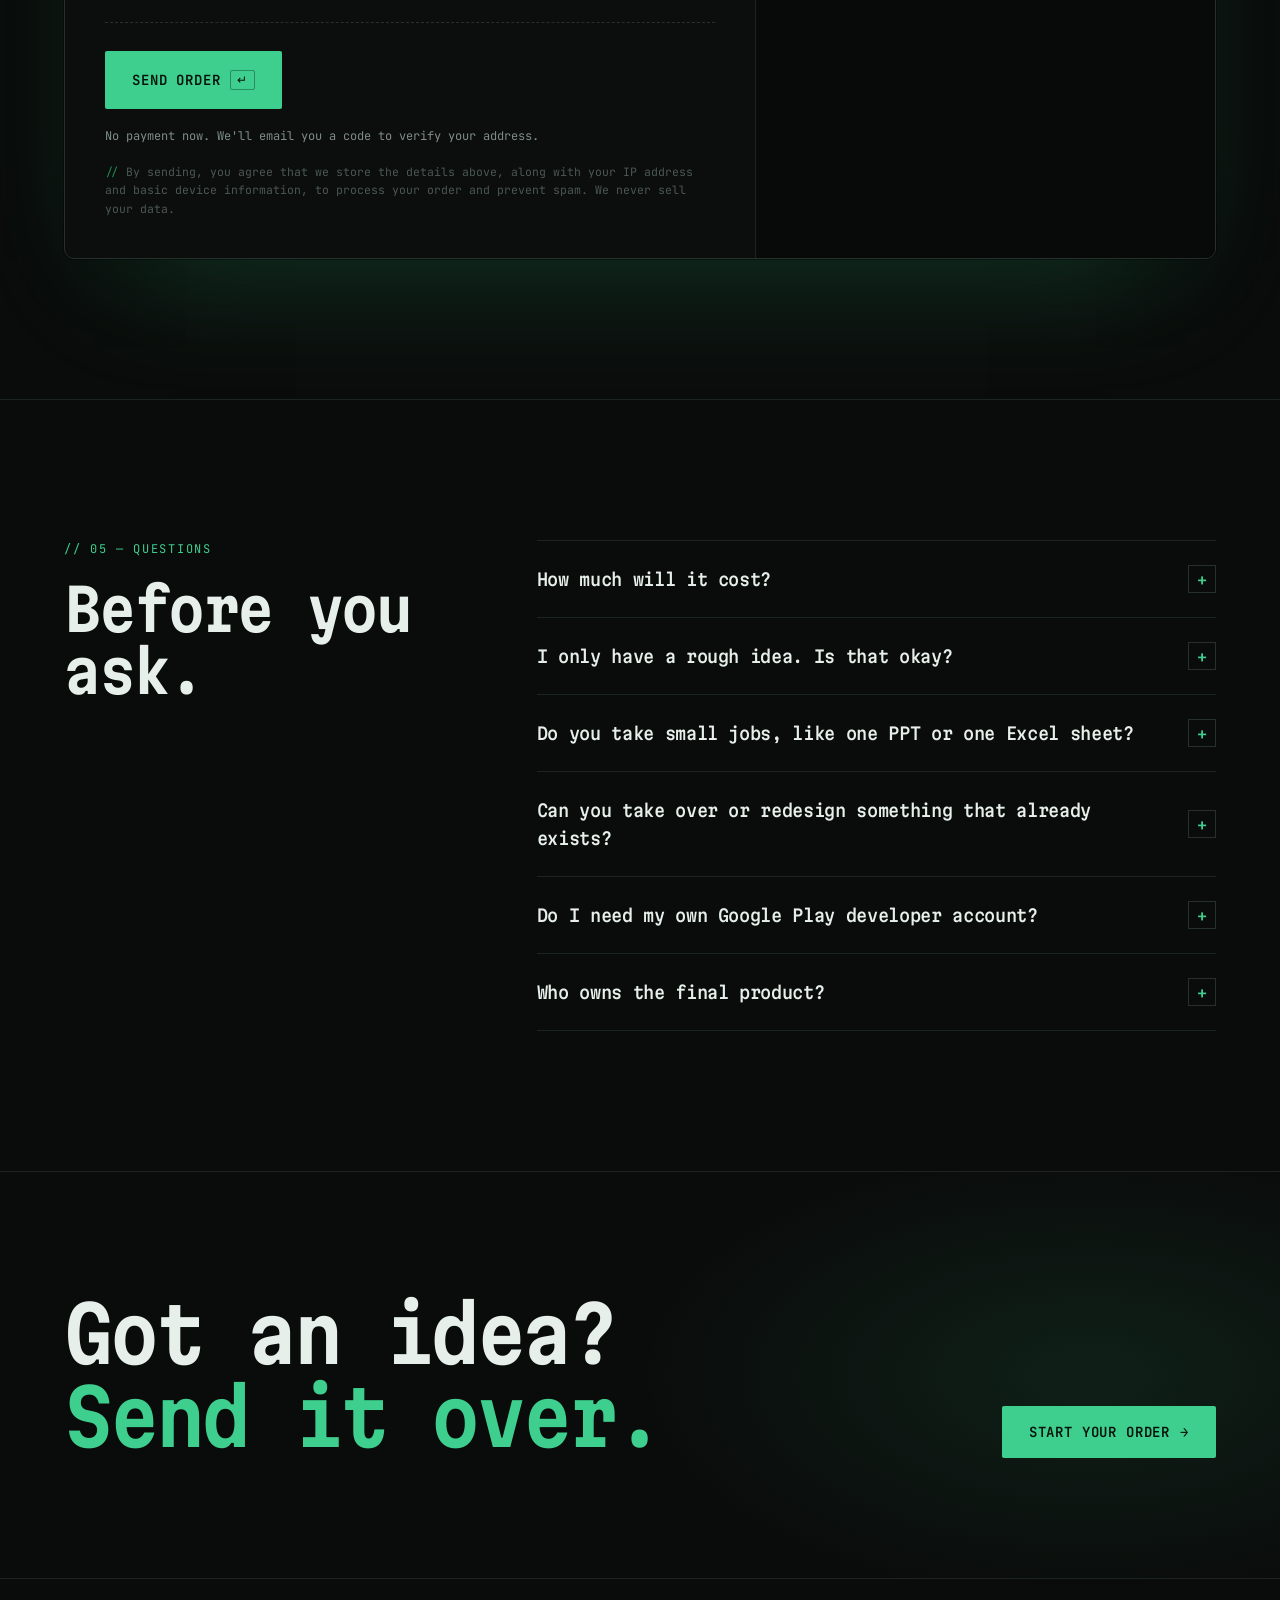
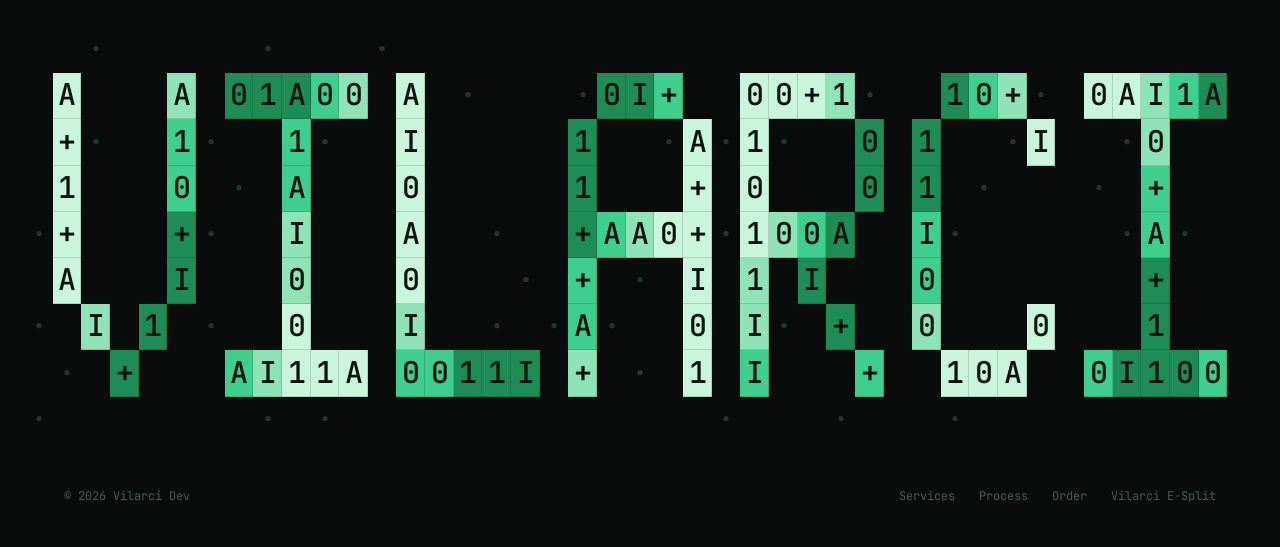
==== commit 138b1bd3: "SEO: title, structured data, sitemap, share image, real 404 - Title and description with what we bui" ====
--- a/index.html
+++ b/index.html
@@ -3,15 +3,179 @@
 <head>
   <meta charset="utf-8" />
   <meta name="viewport" content="width=device-width, initial-scale=1" />
-  <title>Vilarci Dev — Order an app, website, deck or spreadsheet</title>
-  <meta name="description" content="Tell us what you want built. Mobile apps, websites, presentations and Excel sheets — from the team behind 10+ Play Store apps and 30+ websites used by lakhs of people." />
+  <title>Vilarci Dev – App, Website, PPT &amp; Excel Development in India</title>
+  <meta name="description" content="Order a mobile app, website, presentation or Excel sheet from the team behind 10+ Play Store apps and 30+ websites. Publish on Google Play in a day." />
+  <link rel="canonical" href="https://dev.vilarci.in/" />
+  <meta name="robots" content="index, follow, max-image-preview:large" />
+  <meta property="og:type" content="website" />
+  <meta property="og:site_name" content="Vilarci Dev" />
+  <meta property="og:locale" content="en_IN" />
+  <meta property="og:url" content="https://dev.vilarci.in/" />
+  <meta property="og:title" content="Vilarci Dev: describe it, we ship it" />
+  <meta property="og:description" content="Apps, websites, presentations and spreadsheets from the team behind 10+ Play Store apps and 30+ websites." />
+  <meta property="og:image" content="https://dev.vilarci.in/og-image.jpg" />
+  <meta property="og:image:width" content="1200" />
+  <meta property="og:image:height" content="630" />
+  <meta property="og:image:alt" content="Vilarci Dev: describe it, we ship it. Apps, websites, PPT and Excel." />
+  <meta name="twitter:card" content="summary_large_image" />
+  <meta name="twitter:title" content="Vilarci Dev: describe it, we ship it" />
+  <meta name="twitter:description" content="Order an app, website, deck or spreadsheet. Publish on Google Play in a day." />
+  <meta name="twitter:image" content="https://dev.vilarci.in/og-image.jpg" />
+  <script type="application/ld+json">
+{
+ "@context": "https://schema.org",
+ "@graph": [
+  {
+   "@type": "Organization",
+   "@id": "https://dev.vilarci.in/#organization",
+   "name": "Vilarci",
+   "alternateName": "Vilarci Dev",
+   "url": "https://dev.vilarci.in/",
+   "logo": "https://officialpic.vilarci.in/Icons/web-icon.png",
+   "image": "https://dev.vilarci.in/og-image.jpg",
+   "description": "Order a mobile app, website, presentation or Excel sheet from the team behind 10+ Play Store apps and 30+ websites. Publish on Google Play in a day.",
+   "email": "support@vilarci.in",
+   "areaServed": {
+    "@type": "Country",
+    "name": "India"
+   },
+   "knowsAbout": [
+    "Android app development",
+    "iOS app development",
+    "Website development",
+    "Google Play publishing",
+    "Presentation design",
+    "Excel automation"
+   ],
+   "hasOfferCatalog": {
+    "@type": "OfferCatalog",
+    "name": "What we build",
+    "itemListElement": [
+     {
+      "@type": "Offer",
+      "itemOffered": {
+       "@type": "Service",
+       "name": "Mobile app development",
+       "description": "Android and iOS apps, from first prototype to Play Store launch, with backend, login and admin panel.",
+       "provider": {
+        "@id": "https://dev.vilarci.in/#organization"
+       },
+       "areaServed": "India"
+      }
+     },
+     {
+      "@type": "Offer",
+      "itemOffered": {
+       "@type": "Service",
+       "name": "Website development",
+       "description": "Landing pages, business sites, e-commerce, booking and full web apps, fast and ready for search engines.",
+       "provider": {
+        "@id": "https://dev.vilarci.in/#organization"
+       },
+       "areaServed": "India"
+      }
+     },
+     {
+      "@type": "Offer",
+      "itemOffered": {
+       "@type": "Service",
+       "name": "Presentation design",
+       "description": "Pitch and investor decks, company profiles, and project and college slides.",
+       "provider": {
+        "@id": "https://dev.vilarci.in/#organization"
+       },
+       "areaServed": "India"
+      }
+     },
+     {
+      "@type": "Offer",
+      "itemOffered": {
+       "@type": "Service",
+       "name": "Excel and Google Sheets",
+       "description": "MIS reports, dashboards, formulas, macros, automation, data cleanup and templates.",
+       "provider": {
+        "@id": "https://dev.vilarci.in/#organization"
+       },
+       "areaServed": "India"
+      }
+     }
+    ]
+   }
+  },
+  {
+   "@type": "WebSite",
+   "@id": "https://dev.vilarci.in/#website",
+   "url": "https://dev.vilarci.in/",
+   "name": "Vilarci Dev",
+   "inLanguage": "en-IN",
+   "publisher": {
+    "@id": "https://dev.vilarci.in/#organization"
+   }
+  },
+  {
+   "@type": "FAQPage",
+   "@id": "https://dev.vilarci.in/#faq",
+   "mainEntity": [
+    {
+     "@type": "Question",
+     "name": "How much will it cost?",
+     "acceptedAnswer": {
+      "@type": "Answer",
+      "text": "It depends on the scope. Choose a rough budget in the form and we'll suggest what fits. You'll get a clear quote before any work starts."
+     }
+    },
+    {
+     "@type": "Question",
+     "name": "I only have a rough idea. Is that okay?",
+     "acceptedAnswer": {
+      "@type": "Answer",
+      "text": "Yes. Most projects start as a few sentences, and we'll ask the right questions to fill in the rest."
+     }
+    },
+    {
+     "@type": "Question",
+     "name": "Do you take small jobs, like one PPT or one Excel sheet?",
+     "acceptedAnswer": {
+      "@type": "Answer",
+      "text": "Yes. A single deck or spreadsheet gets the same care as a full app."
+     }
+    },
+    {
+     "@type": "Question",
+     "name": "Can you take over or redesign something that already exists?",
+     "acceptedAnswer": {
+      "@type": "Answer",
+      "text": "Yes. Send us a link to your current app, site or file in the form and tell us what isn't working."
+     }
+    },
+    {
+     "@type": "Question",
+     "name": "Do I need my own Google Play developer account?",
+     "acceptedAnswer": {
+      "@type": "Answer",
+      "text": "No. We publish through our Google Play organisation account, so your app can go live in just a day, without the 14-day closed testing that personal accounts must complete first. Organisation accounts can also publish financial apps (payments, lending and similar), which personal accounts can't, and they skip the extra hurdles personal accounts face."
+     }
+    },
+    {
+     "@type": "Question",
+     "name": "Who owns the final product?",
+     "acceptedAnswer": {
+      "@type": "Answer",
+      "text": "You do. Source code and design files are handed over to you at the end of the project. If we publish your app on our Play account, we can transfer it to your own developer account whenever you want."
+     }
+    }
+   ]
+  }
+ ]
+}
+  </script>
   <meta name="theme-color" content="#0a0c0b" />
   <link rel="icon" type="image/png" href="https://officialpic.vilarci.in/Icons/web-icon.png" />
   <link rel="apple-touch-icon" href="https://officialpic.vilarci.in/Icons/web-icon.png" />
   <link rel="preconnect" href="https://fonts.googleapis.com" />
   <link rel="preconnect" href="https://fonts.gstatic.com" crossorigin />
   <link href="https://fonts.googleapis.com/css2?family=JetBrains+Mono:wght@400;500;700&family=Martian+Mono:wdth,wght@75..112.5,300..800&display=swap" rel="stylesheet" />
-  <link rel="stylesheet" href="css/styles.css" />
+  <link rel="stylesheet" href="/css/styles.css" />
 </head>
 <body>
 
@@ -433,12 +597,13 @@
         <a href="#services">Services</a>
         <a href="#process">Process</a>
         <a href="#order">Order</a>
+        <a href="https://esplit.vilarci.in/">Vilarci E-Split</a>
       </span>
     </div>
   </footer>
 
-  <script src="js/glyph.js"></script>
-  <script src="js/orders.js"></script>
-  <script src="js/app.js"></script>
+  <script src="/js/glyph.js"></script>
+  <script src="/js/orders.js"></script>
+  <script src="/js/app.js"></script>
 </body>
 </html>
